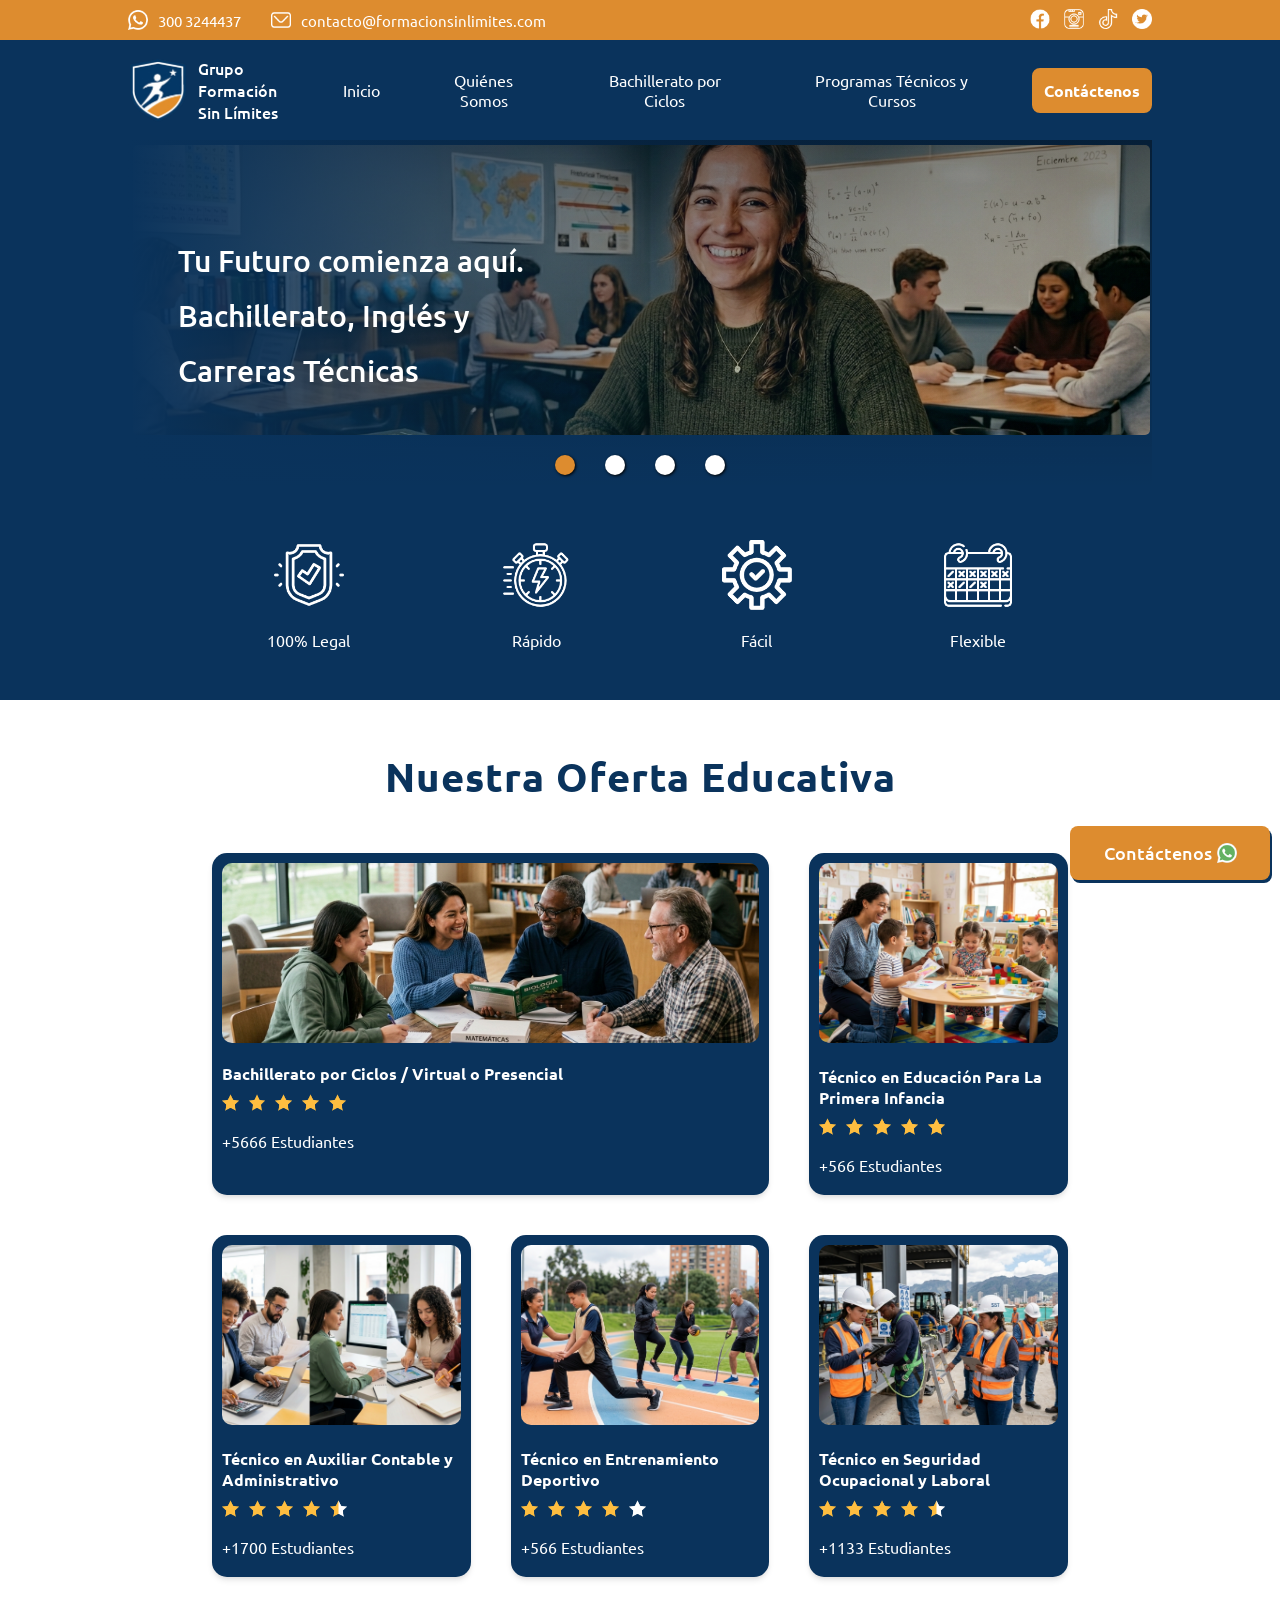
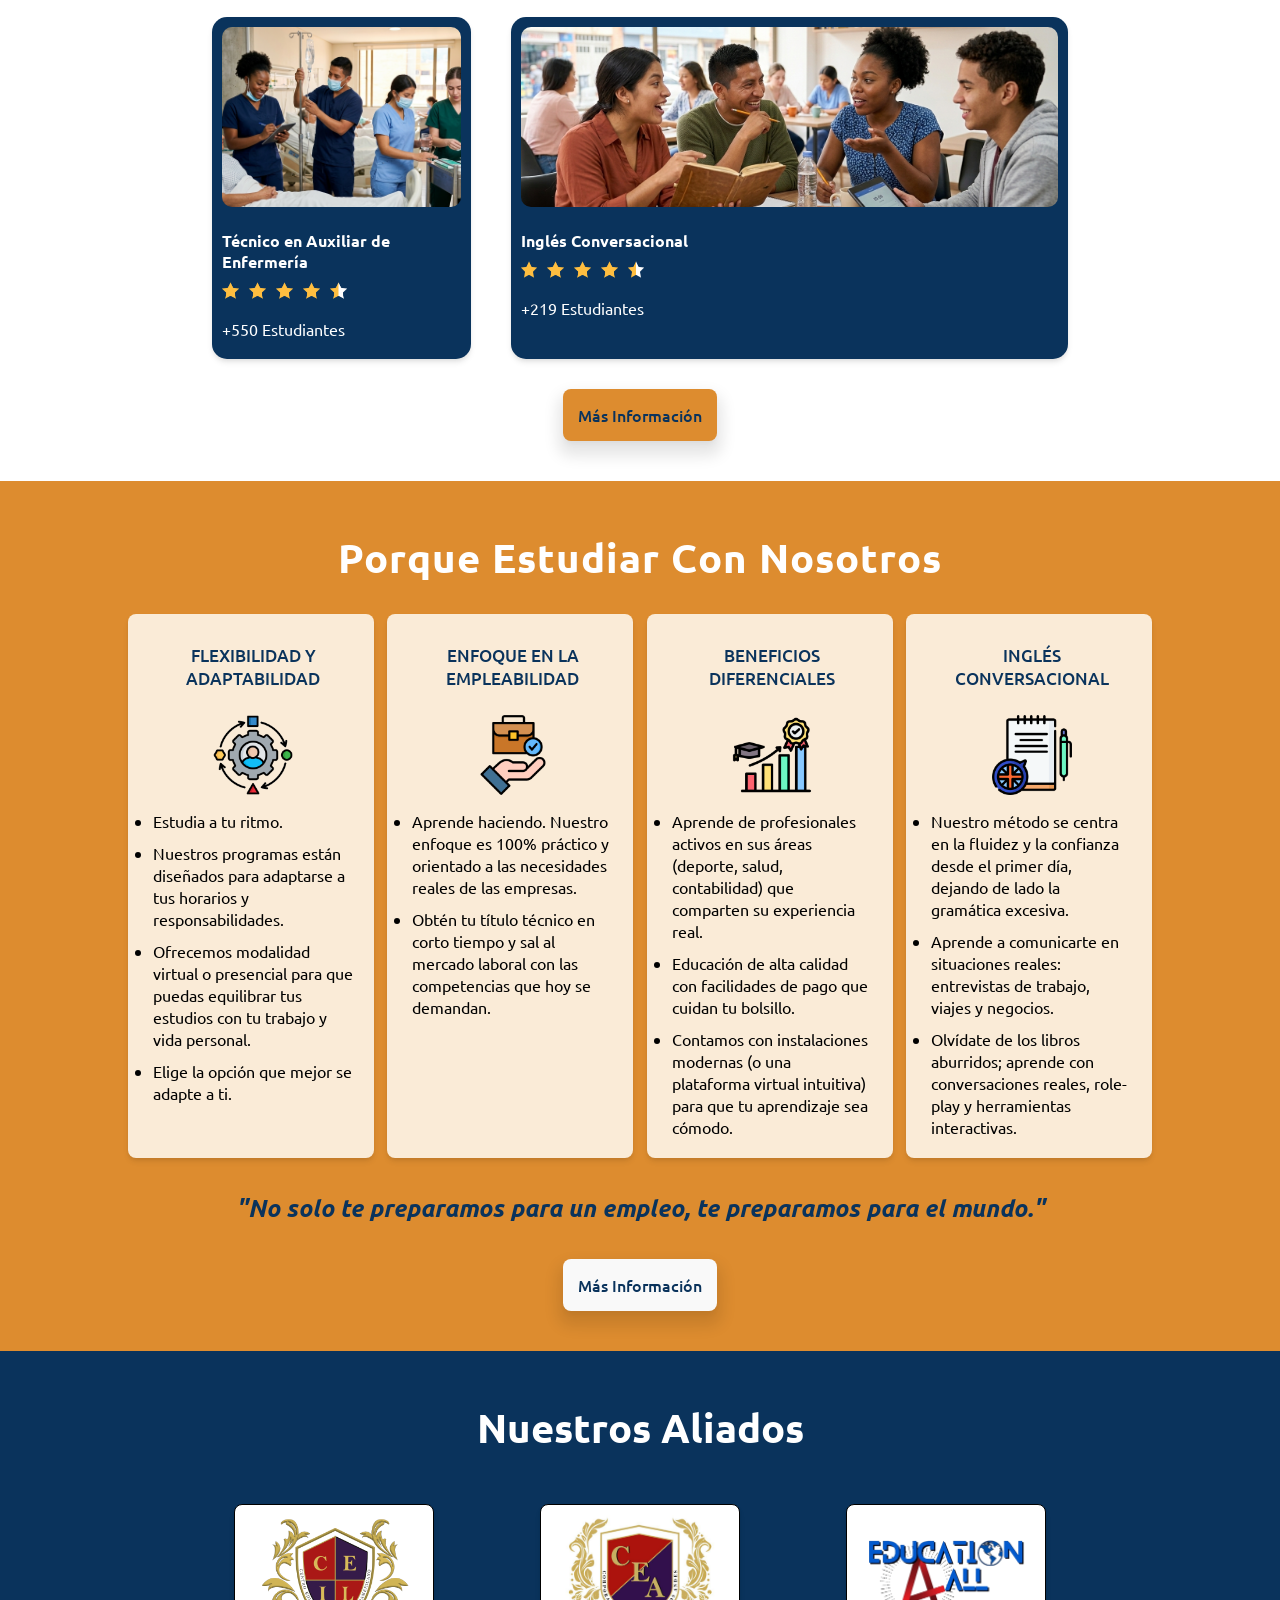
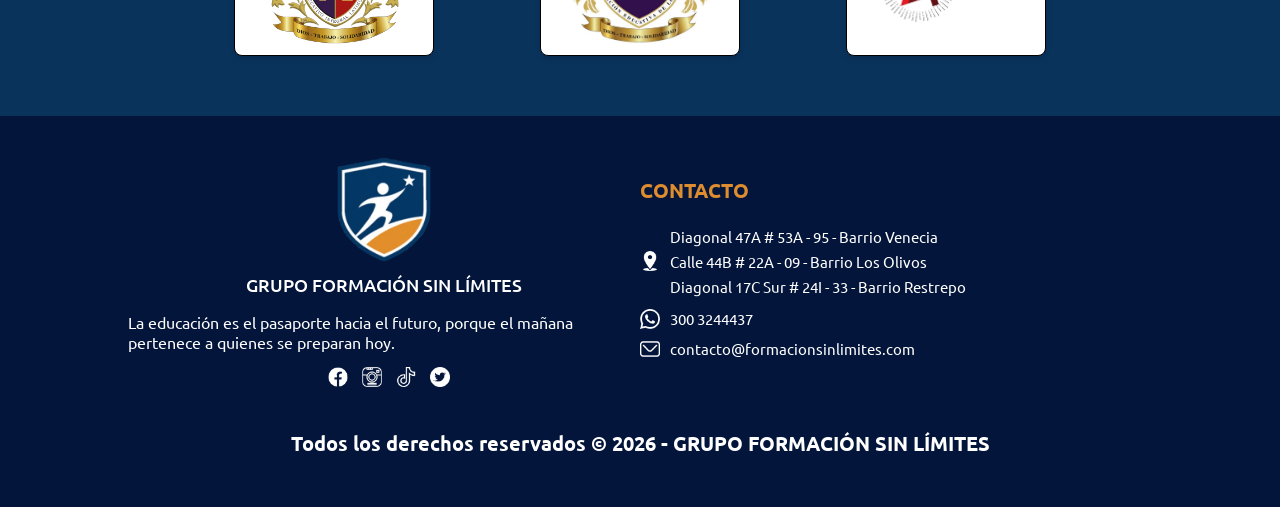
==== index.html @ 068fac8e "Se agregan estilos a la pagina bachillerato" ====
<!DOCTYPE html>
<html lang="es">

<head>
    <meta charset="UTF-8">
    <meta name="viewport" content="width=device-width, initial-scale=1.0">
    <meta name="description"
        content="Obtén tu bachillerato y tu carrera técnica de manera legal y rápida con nuestras instituciones aliadas.">
    <link rel="icon" type="image/png" href="./assets/logo.png">
    <link rel="stylesheet" href="./css/styles.css">
    <link rel="preconnect" href="https://fonts.googleapis.com">
    <link rel="preconnect" href="https://fonts.gstatic.com" crossorigin>
    <link
        href="https://fonts.googleapis.com/css2?family=Ubuntu:ital,wght@0,300;0,400;0,500;0,700;1,300;1,400;1,500;1,700&display=swap"
        rel="stylesheet">
    <script defer src="./js/slider.js"></script>
    <script defer src="./js/counter.js"></script>
    <title>Grupo Formación Sin Límites</title>
</head>

<body>
    <section class="contact">
        <div class="container">
            <div class="contact-number">
                <img class="wsp" src="./assets/whatsapp_icon.png" alt="">
                <p class="number">300 3244437</p>
                <img class="mail" src="./assets/letter_icon.png" alt="">
                <p class="mail_description">contacto@formacionsinlimites.com</p>
            </div>
            <div class="contact-social">
                <a href="https://www.facebook.com/share/1Nfvi4H3RK/?mibextid=wwXIfr" title="Facebook" target="_blank">
                    <img class="network" src="./assets/facebook.png" alt=""></a>
                <a href="#" title="Instagram">
                    <img class="network" src="./assets/instagram.png" alt=""></a>
                <a href="#" title="TikTok"><img class="network" src="./assets/tik-tok.png" alt=""></a>
                <a href="#" title="X"><img class="network" src="./assets/twitter.png" alt=""></a>
            </div>
        </div>
    </section>
    <section class="logo-menu">
        <div class="container">
            <div class="logo">
                <a class="logo-home" href="index.html">
                    <img class="logo-img" src="./assets/logo.png" alt="">
                    <p class="logo-description">Grupo Formación Sin Límites</p>
                </a>
            </div>
            <nav class="menu">
                <ul class="menu-list">
                    <li class="menu-item">
                        <a class="menu-anchor" href="index.html">Inicio</a>
                    </li>
                    <li class="menu-item">
                        <a class="menu-anchor" href="quienes-somos.html">Quiénes Somos</a>
                    </li>
                    <li class="menu-item">
                        <a class="menu-anchor" href="bachillerato.html">Bachillerato por Ciclos</a>
                    </li>
                    <li class="menu-item">
                        <a class="menu-anchor" href="tecnicos.html">Programas Técnicos y Cursos</a>
                    </li>
                    <li class="menu-item">
                        <a class="menu-anchor menu-anchor-mod"
                            href="https://wa.me/573003244437?text=Hola!!%20necesito%20informaci%C3%B3n%20sobre%20los%20programas"
                            target="_blank">Contáctenos</a>
                    </li>
                </ul>
            </nav>
        </div>
    </section>
    <section class="slider">
        <div class="slider-container">
            <div class="phrase">
                <p class="phrase-description">Tu Futuro comienza aquí.</p>
                <p class="phrase-description">Bachillerato, Inglés y</p>
                <p class="phrase-description">Carreras Técnicas</p>
            </div>
            <div class="slider-big">
                <img src="./assets/slider1.png" alt="Imagen 1" class="slider-img">
                <img src="./assets/slider2.png" alt="Imagen 2" class="slider-img">
                <img src="./assets/slider3.png" alt="Imagen 3" class="slider-img">
                <img src="./assets/slider4.png" alt="Imagen 4" class="slider-img">
            </div>
            <div class="slider-points">
                <div class="points active"></div>
                <div class="points"></div>
                <div class="points"></div>
                <div class="points"></div>
            </div>
        </div>
    </section>
    <section class="icons">
        <ul class="icon-list">
            <li class="icon-section">
                <img class="icon" src="./assets/shield.png" alt="">
                <p class="icon-description">100% Legal</p>
            </li>
            <li class="icon-section">
                <img class="icon" src="./assets/stopwatch.png" alt="">
                <p class="icon-description">Rápido</p>
            </li>
            <li class="icon-section">
                <img class="icon" src="./assets/configuration.png" alt="">
                <p class="icon-description">Fácil</p>
            </li>
            <li class="icon-section">
                <img class="icon" src="./assets/schedule.png" alt="">
                <p class="icon-description">Flexible</p>
            </li>
        </ul>
    </section>
    <section class="programs">
        <div class="program-container">
            <h2 class="phrase-programs">Nuestra Oferta Educativa</h2>
            <div class="offer-box">
                <div class="program grid">
                    <a href="bachillerato.html" class="program-link" target="_self">
                        <div class="imagen-program">
                            <img class="img-program grid1" src="./assets/bachillerato.png" alt="">
                        </div>
                        <p class="phrase-bachiller">Bachillerato por Ciclos / Virtual o Presencial</p>
                        <div class="star">
                            <img class="star-img" src="./assets/star.png" alt="">
                            <img class="star-img" src="./assets/star.png" alt="">
                            <img class="star-img" src="./assets/star.png" alt="">
                            <img class="star-img" src="./assets/star.png" alt="">
                            <img class="star-img" src="./assets/star.png" alt="">
                        </div>
                        <p class="subtitle-phrase">+<span class="counter" data-target="10000">0</span> Estudiantes</p>
                    </a>
                </div>
                <div class="program">
                    <a href="tecnicos.html#childhood" class="program-link" target="_self">
                        <img class="img-program" src="./assets/infancia.png" alt="">
                        <p class="phrase-bachiller">Técnico en Educación Para La Primera Infancia</p>
                        <div class="star">
                            <img class="star-img star-img-modstar" src="./assets/star.png" alt="">
                            <img class="star-img star-img-modstar" src="./assets/star.png" alt="">
                            <img class="star-img star-img-modstar" src="./assets/star.png" alt="">
                            <img class="star-img star-img-modstar" src="./assets/star.png" alt="">
                            <img class="star-img star-img-modstar" src="./assets/star.png" alt="">
                        </div>
                        <p class="subtitle-phrase">+<span class="counter" data-target="1000">0</span> Estudiantes</p>
                    </a>
                </div>
                <div class="program">
                    <a href="tecnicos.html#accounting" class="program-link" target="_self">
                        <img class="img-program" src="./assets/admincontable.png" alt="">
                        <p class="phrase-bachiller">Técnico en Auxiliar Contable y Administrativo</p>
                        <div class="star">
                            <img class="star-img star-img-modstar" src="./assets/star.png" alt="">
                            <img class="star-img star-img-modstar" src="./assets/star.png" alt="">
                            <img class="star-img star-img-modstar" src="./assets/star.png" alt="">
                            <img class="star-img star-img-modstar" src="./assets/star.png" alt="">
                            <img class="star-img star-img-modstar" src="./assets/star-half.png" alt="">
                        </div>
                        <p class="subtitle-phrase">+<span class="counter" data-target="3000">0</span> Estudiantes
                        </p>
                    </a>
                </div>
                <div class="program">
                    <a href="tecnicos.html#sports" class="program-link" target="_self">
                        <img class="img-program" src="assets/deporte.png" alt="">
                        <p class="phrase-bachiller">Técnico en Entrenamiento Deportivo</p>
                        <div class="star">
                            <img class="star-img star-img-modstar" src="./assets/star.png" alt="">
                            <img class="star-img star-img-modstar" src="./assets/star.png" alt="">
                            <img class="star-img star-img-modstar" src="./assets/star.png" alt="">
                            <img class="star-img star-img-modstar" src="./assets/star.png" alt="">
                            <img class="star-img star-img-modstar" src="./assets/star white.png" alt="">
                        </div>
                        <p class="subtitle-phrase">+<span class="counter" data-target="1000">0</span> Estudiantes</p>
                    </a>
                </div>
                <div class="program">
                    <a href="tecnicos.html#ocupacional" class="program-link" target="_self">
                        <img class="img-program" src="./assets/sst.png" alt="">
                        <p class="phrase-bachiller">Técnico en Seguridad Ocupacional y Laboral
                        </p>
                        <div class="star">
                            <img class="star-img star-img-modstar" src="./assets/star.png" alt="">
                            <img class="star-img star-img-modstar" src="./assets/star.png" alt="">
                            <img class="star-img star-img-modstar" src="./assets/star.png" alt="">
                            <img class="star-img star-img-modstar" src="./assets/star.png" alt="">
                            <img class="star-img star-img-modstar" src="./assets/star-half.png" alt="">
                        </div>
                        <p class="subtitle-phrase">+<span class="counter" data-target="2000">0</span> Estudiantes</p>
                    </a>
                </div>
                <div class="program">
                    <a href="tecnicos.html#nursing" class="program-link" target="_self">
                        <img class="img-program" src="./assets/enfermeria.png" alt="">
                        <p class="phrase-bachiller">Técnico en Auxiliar de Enfermería</p>
                        <div class="star">
                            <img class="star-img star-img-modstar" src="./assets/star.png" alt="">
                            <img class="star-img star-img-modstar" src="./assets/star.png" alt="">
                            <img class="star-img star-img-modstar" src="./assets/star.png" alt="">
                            <img class="star-img star-img-modstar" src="./assets/star.png" alt="">
                            <img class="star-img star-img-modstar" src="./assets/star-half.png" alt="">
                        </div>
                        <p class="subtitle-phrase">+<span class="counter" data-target="1000">0</span> Estudiantes</p>
                    </a>
                </div>
                <div class="program grid">
                    <a href="#" class="program-link" target="_self">
                        <img class="img-program" src="./assets/ingles.png" alt="">
                        <p class="phrase-bachiller">Inglés Conversacional</p>
                        <div class="star">
                            <img class="star-img" src="./assets/star.png" alt="">
                            <img class="star-img" src="./assets/star.png" alt="">
                            <img class="star-img" src="./assets/star.png" alt="">
                            <img class="star-img" src="./assets/star.png" alt="">
                            <img class="star-img" src="./assets/star-half.png" alt="">
                        </div>
                        <p class="subtitle-phrase">+<span class="counter" data-target="400">0</span> Estudiantes</p>
                    </a>
                </div>
            </div>
            <div class="information">
                <a class="button-information"
                    href="https://wa.me/573003244437?text=Hola!!%20necesito%20informaci%C3%B3n%20sobre%20los%20programas"
                    target="_blank" rel="noopener noreferrer">Más Información</a>
            </div>
        </div>
    </section>
    <section class="why">
        <div class="why-container">
            <h2 class="why-title">Porque Estudiar Con Nosotros</h2>
            <div class="why-box">
                <div class="reasons">
                    <div class="reason-head">
                        <p class="reasons-title">FLEXIBILIDAD Y ADAPTABILIDAD</p>
                        <img class="reason-img" src="./assets/adaptation.png" alt="">
                    </div>
                    <ul class="reason-list">
                        <li class="reasons-description">Estudia a tu ritmo.</li>
                        <li class="reasons-description">Nuestros programas están diseñados para adaptarse a tus horarios
                            y
                            responsabilidades.</li>
                        <li class="reasons-description">Ofrecemos modalidad virtual o presencial para que puedas
                            equilibrar tus estudios con
                            tu trabajo y vida personal.</li>
                        <li class="reasons-description">Elige la opción que mejor se adapte a ti.</li>
                    </ul>
                </div>
                <div class="reasons">
                    <div class="reason-head">
                        <p class="reasons-title">ENFOQUE EN LA EMPLEABILIDAD</p>
                        <img class="reason-img" src="./assets/job.png" alt="">
                    </div>
                    <ul class="reason-list">
                        <li class="reasons-description">Aprende haciendo. Nuestro enfoque es 100% práctico y orientado a
                            las necesidades
                            reales de las empresas.</li>
                        <li class="reasons-description">Obtén tu título técnico en corto tiempo y sal al mercado laboral
                            con las
                            competencias que hoy se demandan.</li>
                    </ul>
                </div>
                <div class="reasons">
                    <div class="reason-head">
                        <p class="reasons-title">BENEFICIOS DIFERENCIALES</p>
                        <img class="reason-img" src="./assets/higher-education.png" alt="">
                    </div>
                    <ul class="reason-list">
                        <li class="reasons-description">Aprende de profesionales activos en sus áreas (deporte, salud,
                            contabilidad) que
                            comparten su experiencia real.</li>
                        <li class="reasons-description">Educación de alta calidad con facilidades de pago que cuidan tu
                            bolsillo.</li>
                        <li class="reasons-description">Contamos con instalaciones modernas (o una plataforma virtual
                            intuitiva) para
                            que tu aprendizaje sea cómodo.</li>
                    </ul>
                </div>
                <div class="reasons">
                    <div class="reason-head">
                        <p class="reasons-title">INGLÉS CONVERSACIONAL</p>
                        <img class="reason-img" src="./assets/language-learning.png" alt="">
                    </div>
                    <ul class="reason-list">
                        <li class="reasons-description">Nuestro método se centra en la fluidez y la confianza desde el
                            primer día,
                            dejando de lado la gramática excesiva.</li>
                        <li class="reasons-description">Aprende a comunicarte en situaciones reales: entrevistas de
                            trabajo, viajes y
                            negocios.</li>
                        <li class="reasons-description">Olvídate de los libros aburridos; aprende con conversaciones
                            reales, role-play y
                            herramientas interactivas.</li>
                    </ul>
                </div>
            </div>
            <h2 class="reasons-phrase">"No solo te preparamos para un empleo, te preparamos para el mundo."</h2>
            <div class="information">
                <a class="button-information-why"
                    href="https://wa.me/573003244437?text=Hola!!%20necesito%20informaci%C3%B3n%20sobre%20los%20programas"
                    target="_blank" rel="noopener noreferrer">Más Información</a>
            </div>
        </div>
    </section>
    <section class="allies">
        <div class="allies-container">
            <h2 class="allies-title">Nuestros Aliados</h2>
            <div class="allies-box">
                <div class="allies-card">
                    <img src="./assets/ceil.png" title="CEIL" alt="Ceil" class="allies-img">
                </div>
                <div class="allies-card">
                    <img src="./assets/corpoandes.png" title="CORPOANDES" alt="Corpoandes" class="allies-img">
                </div>
                <div class="allies-card">
                    <img src="./assets/education.png" title="EDUCATION 4 ALL" alt="Education 4 all"
                        class="allies-img allies-img-education">
                </div>
            </div>
        </div>
    </section>
   <footer>
        <div class="footer">
            <div class="footer-container">
                <div class="footer-box">
                    <div class="footer-identity">
                        <img class="footer-img" src="./assets/logo.png" alt="">
                        <p class="footer-img-phrase">GRUPO FORMACIÓN SIN LÍMITES</p>
                        <p class="footer-phrase">La educación es el pasaporte hacia el futuro, porque el mañana
                            pertenece a
                            quienes se preparan hoy.</p>
                        <div class="contact-social">
                            <a href="https://www.facebook.com/share/1Nfvi4H3RK/?mibextid=wwXIfr" title="Facebook"
                                target="_blank">
                                <img class="network" src="./assets/facebook.png" alt=""></a>
                            <a href="#" title="Instagram">
                                <img class="network" src="./assets/instagram.png" alt=""></a>
                            <a href="#" title="TikTok"><img class="network" src="./assets/tik-tok.png" alt=""></a>
                            <a href="#" title="X"><img class="network" src="./assets/twitter.png" alt=""></a>
                        </div>
                    </div>
                    <div class="footer-contact">
                        <h3 class="footer-title">CONTACTO</h3>
                        <div class=contact-container">
                            <div class="contact-box">
                                <div class="contact-box-img">
                                    <img class="wsp" src="./assets/location.png" alt="">
                                </div>
                                <div class="contact-box-description">
                                    <p class="footer-subtitle">Diagonal 47A # 53A - 95 - Barrio Venecia</p>
                                    <p class="footer-subtitle">Calle 44B # 22A - 09 - Barrio Los Olivos</p>
                                    <p class="footer-subtitle">Diagonal 17C Sur # 24I - 33 - Barrio Restrepo</p>
                                </div>
                            </div>
                            <div class="contact-box">
                                <div class="contact-box-img">
                                    <img class="wsp" src="./assets/whatsapp_icon.png" alt="">
                                </div>
                                <div class="contact-box-description">
                                    <p class="number">300 3244437</p>
                                </div>
                            </div>
                            <div class="contact-box">
                                <div class="contact-box-img">
                                    <img class="mail" src="./assets/letter_icon.png" alt="">
                                </div>
                                <div class="contact-box-description">
                                    <p class="mail_description">contacto@formacionsinlimites.com</p>
                                </div>
                            </div>
                        </div>
                    </div>
                </div>
                <div class="footer-copy">
                    <p class="copy-description">Todos los derechos reservados &copy; 2026 - GRUPO FORMACIÓN SIN LÍMITES
                    </p>
                </div>
            </div>
        </div>
    </footer>
    <div class="contact-button">
        <a class="contact-link"
            href="https://wa.me/573003244437?text=Hola!!%20necesito%20informaci%C3%B3n%20sobre%20los%20programas"
            target="_blank" rel="noopener noreferrer">
            <p class="contact-text">Contáctenos</p>
            <img src="./assets/whatsapp.png" alt="Whatsapp de Grupo Formación Sin Límites" class="contact-icon">
        </a>
    </div>
</body>
</html>
---- css/styles.css ----
:root{
    --primary: #0a335c;
    --secundary: #dd8c2f;
    --shadow-md: 0 4px 6px -1px rgba(0, 0, 0, 0.1), 0 2px 4px -1px rgba(0, 0, 0, 0.06);
    --shadow-lg: 0 10px 15px 5px rgba(0, 0, 0, 0.1), 0 4px 6px -2px rgba(0, 0, 0, 0.05);
    --radius-md: 0.5rem;
}

*{
    margin: 0;
    padding: 0;
    box-sizing: border-box;
}

body{
    font-family: "Ubuntu", "Bebas Neue", sans-serif;
    width: 100%;
    min-height: 100vh;
    background-color: white;
    position: relative;
}

.contact{
    width: 100%;
    height: 40px;
    background-color: var(--secundary);    
    display: flex;
    justify-content: center;
}

.container{
    width: 80%;
    display: flex;
    justify-content: space-between;
    align-items: center;
}

.contact-number{
    display: flex;
    align-items: center;
}

.wsp, .mail, .network{
    width: 20px;
}

.wsp, .mail{
    margin-right: 10px;
}

.network{
    margin-left: 10px;
    transition: transform 0.3s ease;
    display: inline-block;
}

.network:hover{
    transform: scale(1.3);
}

.number, .mail_description{
    font-size: 15px;
    margin-right: 30px;
    color: white;
}

.logo-menu{
    width: 100%;
    height: 100px;
    display: flex;
    justify-content: center;
    background-color: var(--primary);
    transition: all 0.3s ease;
}

.logo{
    width: 20%;
}

.logo-home{
    display: flex;
    align-items: center;
    gap: 10px;
    text-decoration: none;
    color: white;
    font-weight: 500;
}

.logo-description{
    color: white;
    width: 40%;
}

.logo-img{
    width: 60px;
}

.menu{
    width: 80%;
    display: flex;
    justify-content: flex-end;
}

.menu-list{
    display: flex;
    gap: 30px;
    align-items: center;
}

.menu-item{
    list-style: none;
}

.menu-anchor{
    text-decoration: none;
    color: white;
    padding: 10px;
    display: inline-block;
    text-align: center;
    position: relative;
}

.menu-anchor:hover{
    color: #7AAACE;
}

.menu-anchor::after {
    content: '';
    position: absolute;
    width: 0;
    height: 2px;
    bottom: 0;
    left: 50%;
    background-color: var(--secundary);
    transition: all 0.3s ease;
    transform: translateX(-50%);
}

.menu-anchor:hover::after {
    width: 80%;
}

.menu-anchor-mod{
    font-weight: bold;
    border: 2px solid var(--secundary);
    cursor: pointer;
    border-radius: var(--radius-md);
    background: var(--secundary);
    transition: transform 0.3s ease;
}

.menu-anchor-mod:hover{
    transform: translateY(-5px);
    color: white;
}

.slider{
    width: 100%;
    display: flex;
    justify-content: center;
    background-color: var(--primary);
}

.slider-container{
    width: 80%;
    overflow: hidden;
    position: relative;
}

.slider-container::after {
    content: '';
    position: absolute;
    top: 0;
    left: 0;
    width: 100%;
    height: 100%;
    background: linear-gradient(rgba(0,0,0,0.4), transparent);
    pointer-events: none;
}

.slider-big{
    width: 400%;
    height: 300px;
    display: flex;
    flex-wrap: nowrap;
    justify-content: space-between;
    align-items: center;
    padding: 5px;
    transition: transform 0.9s ease-in-out;
    transform: translateX(0%);
}

.slider-img{
    width: calc(100% / 4 - 5px);
    height: 100%;
    object-fit: cover;
    border-radius: 5px;
}

.slider-points{
    width: 100%;
    display: flex;
    justify-content: center;
    align-items: center;
    position: relative;
    z-index: 2;
}

.points{
    width: 20px;
    height: 20px;
    margin: 15px;
    background-color: white;
    border-radius: 50%;
    box-shadow: 1px 1px 3px black;
    cursor: pointer;
}

.points.active{
    background-color: #dd8c2f;
}

.phrase{
    width: 100%;
    height: 100%;
    display: flex;
    flex-direction: column;
    justify-content: center;
    color: white;
    font-size: 30px;
    font-weight: 500;
    position: absolute;
    z-index: 1;
    background: #0A335C;
    background: linear-gradient(90deg, rgba(10, 51, 92, 1) 0%, rgba(10, 51, 92, 0.2) 51%, rgba(10, 51, 92, 0) 100%);
}

.phrase-description{
    margin: 8px 50px;
    animation: fadeIn 1.4s ease-out 0.6s both;
}

.icons{
    width: 100%;
    display: flex;
    justify-content: center;
    padding: 50px 0;
    background-color: var(--primary);
}

.icon-list{
    width: 70%;
    display: flex;
    justify-content: space-around;
}

.icon-section{
     display: flex;
     flex-direction: column;
     align-items: center;
}

.icon{
    width: 70px;
    margin-bottom: 20px;
}

.icon-description{
    color: white;
}

.programs{
    width: 100%;
    background-color: white;
    display: flex;
    justify-content: center;
    background-image: url(../assets/backg-who.jpg);
    background-size: cover;
    background-repeat: round;
    
}

.program-container{
    width: 70%;  
}

.phrase-programs, .why-title{
    font-size: 40px;
    color: var(--primary);
    margin: 50px auto 30px;
    text-align: center;
    letter-spacing: 1px;
}

.offer-box{
    display: grid;
    grid-template-columns: repeat(3, 1fr);
    margin-bottom: 10px;
}

.program {
    background-color: var(--primary);
    margin: 20px;
    border-radius: 15px; /* Más redondeado = más moderno */
    box-shadow: var(--shadow-md);
    transition: transform 0.4s cubic-bezier(0.175, 0.885, 0.32, 1.275), box-shadow 0.4s;
    overflow: hidden; /* Para que la imagen no se salga de los bordes redondeados */
}

.program:hover {
    transform: translateY(-15px) scale(1.02);
    box-shadow: 0 20px 40px rgba(0,0,0,0.3);
}

.program-link{
    display: inline-block;
    width: 100%;
    height: 100%;
    color: white;
    text-decoration: none;
}

.imagen-program{
    display: flex;
    flex-direction: column;
    align-items: center;
}

.title-offer{
    font-size: 30px;
    margin-bottom: 30px;
    color: var(--primary);
    text-align: center;
}

.img-program{
    width: 100%;
    height: 200px;
    border-radius: 20px;
    padding: 10px;
    object-fit: cover;
    transition: transform 0.6s ease;
}

.program:hover .img-program {
    transform: scale(1.1); /* Zoom sutil a la foto */
}

.phrase-bachiller{
    font-weight: bold;
    color: white;
    margin: 10px;
    
}

.star{
    display: flex;  
    width: 30%; 
    transition: transform 0.3s ease;
}

.star-img{
    width: 10%;
    margin-left: 10px;
    transition: all 0.5s cubic-bezier(0.175, 0.885, 0.32, 1.275);
}

.star-img-modstar{
    width: 22%;
    margin-left: 10px;
    transition: all 0.5s cubic-bezier(0.175, 0.885, 0.32, 1.275);
}

.star-img .star-img-modstar:hover{
    filter: drop-shadow(0 0 15px rgba(255, 215, 0, 0.8));
    transform: scale(1.2) rotate(15deg);
    cursor: pointer;
}

.star-img:hover{
    filter: drop-shadow(0 0 15px rgba(255, 215, 0, 0.8));
    transform: scale(1.2) rotate(15deg);
    cursor: pointer;
}

.subtitle-phrase{
    color: white;
    margin: 20px 10px;
}

.counter {
    display: inline-block;
    transition: transform 0.2s ease;
    font-variant-numeric: tabular-nums;
}

.counter:hover {
    transform: scale(1.1);
    color: #ffd700; 
}

.grid{
    grid-column: span 2;
}

.information{
    display: flex;
    justify-content: center;
}

.button-information{
    padding: 15px;
    background-color: var(--secundary);
    text-decoration: none;
    color: var(--primary);
    font-weight: 500;
    border-radius: var(--radius-md);
    box-shadow: var(--shadow-lg);
    margin-bottom: 40px;
    transition: transform 0.3s ease;
}

.button-information:hover{
    cursor: pointer;
    transform: scale(1.2);
}

.why{
    width: 100%;
    background: var(--secundary);
    display: flex;
    justify-content: center;
}

.why-container {
    width: 80%;
    display: flex;
    flex-direction: column;
    align-items: center;
}

.why-title{
    font-size: 40px;
    color: white;
    margin: 50px auto 30px;
}

.why-box {
    width: 100%;
    display: flex;
    justify-content: space-between;
}

.reasons {
    width: 24%;
    border-radius: var(--radius-md);
    box-shadow: var(--shadow-md);
    background-color: antiquewhite;
    padding: 10px 10px 10px 15px;
}

.reason-head{
    display: flex;
    flex-direction: column;
    justify-content: flex-start;
    align-items: center;
}

.reason-img{
    margin: 5px;
    width: 80px;
}

.reasons-title{
    font-weight: 500;
    margin: 20px 5px;
    color: var(--primary);
    font-size: 17px;
    text-align: center;
}

.reasons-description{
    margin: 10px;
    line-height: 22px;
}

.reasons-phrase{
    font-style: italic;
    text-align: center;
    color: var(--primary);
    margin: 20px auto;
    padding: 15px;
}

.button-information-why{
    padding: 15px;
    background-color: #f9f9f9;
    text-decoration: none;
    color: var(--primary);
    font-weight: 500;
    border-radius: var(--radius-md);
    box-shadow: var(--shadow-lg);
    margin-bottom: 40px;
    transition: transform 0.3s ease;
}

.button-information-why:hover{
    cursor: pointer;
    transform: scale(1.2);
}

.allies{
    width: 100%;
    display: flex;
    justify-content: center;
    background-color: var(--primary);
}

.allies-container{
    width: 80%;
    display: flex;
    flex-direction: column;
    align-items: center;
    margin-bottom: 60px;
}

.allies-title{
    margin: 50px;
    font-size: 40px;
    color: white;
}

.allies-box{
    width: 100%;
    display: flex;
    justify-content: space-evenly;
}

.allies-card{
    width: 200px;
    display: flex;
    justify-content: center;
    align-items: center;
    background-color: white;
    border-radius: var(--radius-md);
    border: 1px solid black;
    box-shadow: var(--shadow-md);
}

.allies-img{
    height: 150px;
}

.allies-img-education{
    height: 85px;
}

.contact-button{
    width: 200px;
    background-color: var(--secundary);
    color: white;
    font-size: 18px;
    font-weight: 500;
    border-radius: var(--radius-md);
    box-shadow: 2px 3px var(--primary);
    position: fixed;
    right: 10px;
    bottom: 20px;
    z-index: 1;
    transition: transform 0.3s ease;
}

.contact-button:hover{
    cursor: pointer;
    transform: scale(1.1);
}

.contact-link{
    width: 100%;
    padding: 15px 10px;
    text-decoration: none;
    color: white;
    display: flex;
    justify-content: center;
    align-items: center;
}

.contact-link:visited{
    color: white;
}

.contact-icon{
    width: 20px;
    margin-left: 5px;
}


.offer-box, .why-box, .allies-box {
    view-timeline-name: --section;
    view-timeline-axis: block;
    animation-timeline: --section;
    animation-name: reveal;
    animation-range: entry 10% cover 30%;
    animation-fill-mode: both;
}

.footer{
    width: 100%;
    display: flex;
    justify-content: center;
    background-color: #03153a;
}

.footer-container{
    width: 80%;
    display: flex;    
    flex-direction: column;
}

.footer-box{
    width: 100%;
    margin: 40px 0;
    display: flex;
    align-items: center;
}

.footer-identity{
    width: 50%;
    display: flex;
    flex-direction: column;
    align-items: center;
}

.footer-img{
    width: 100px;
    margin-bottom: 10px;
}

.footer-img-phrase{
    color: white;
    margin-bottom: 15px;
    font-size: 18px;
    font-weight: 500;
}

.footer-phrase{
    color: white;
    margin-bottom: 15px;
}

.contact-container{
    display: flex;
}

.contact-box{
    display: flex;
    margin-bottom: 10px;  
    align-items: center;
}

.contact-box-img{
    height: 20px;   
}

.footer-title{
    color: var(--secundary);
    font-size: 20px;
    margin-bottom: 20px;
}

.footer-subtitle{
    text-decoration: none;
    color: white;
    font-size: 15px;
    line-height: 25px;
}

.footer-copy{
    color: white;
    text-align: center;
    font-size: 20px;
    font-weight: bold;
    margin-bottom: 50px;
}

@keyframes fadeIn {
    from {
        opacity: 0;
        transform: translateY(10px);
    }

    to {
        opacity: 1;
        transform: translateY(0);
    }
}

@keyframes reveal {
    from { opacity: 0; transform: translateY(30px); }
    to { opacity: 1; transform: translateY(0); }
}
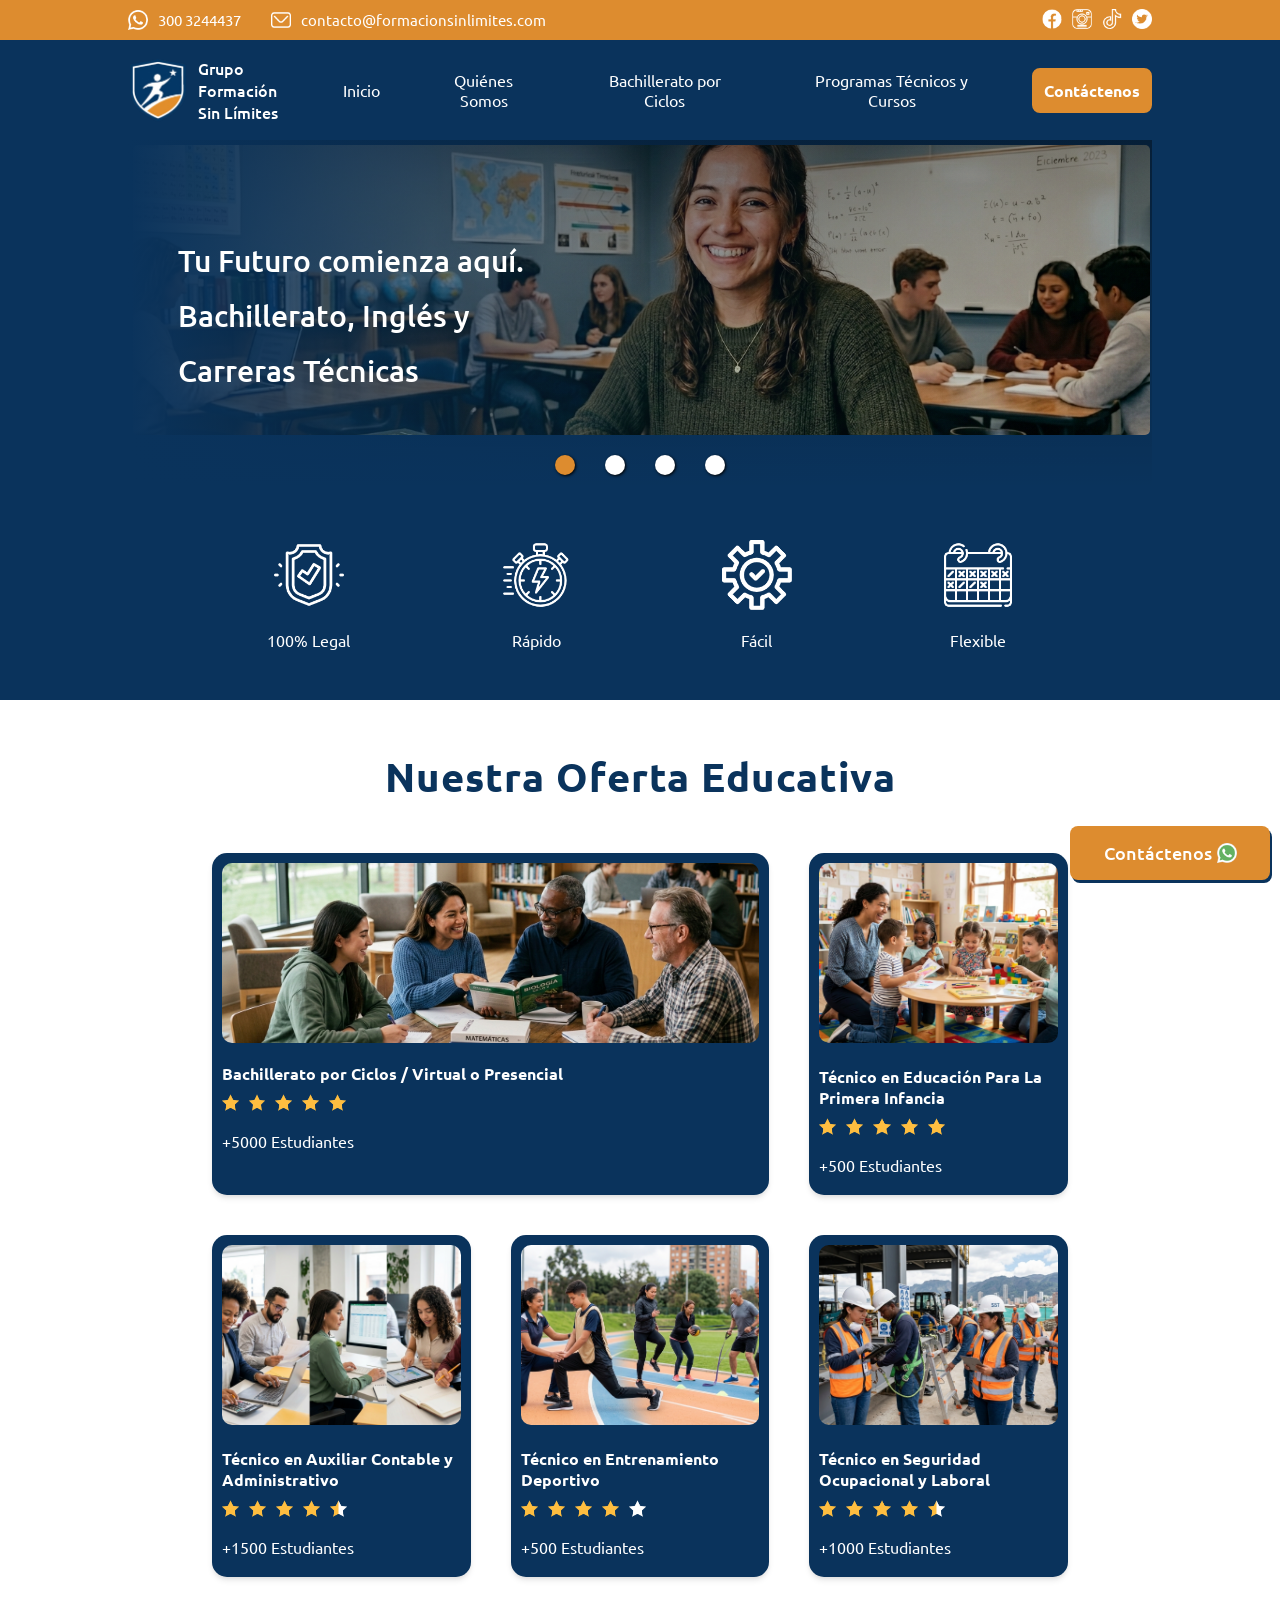
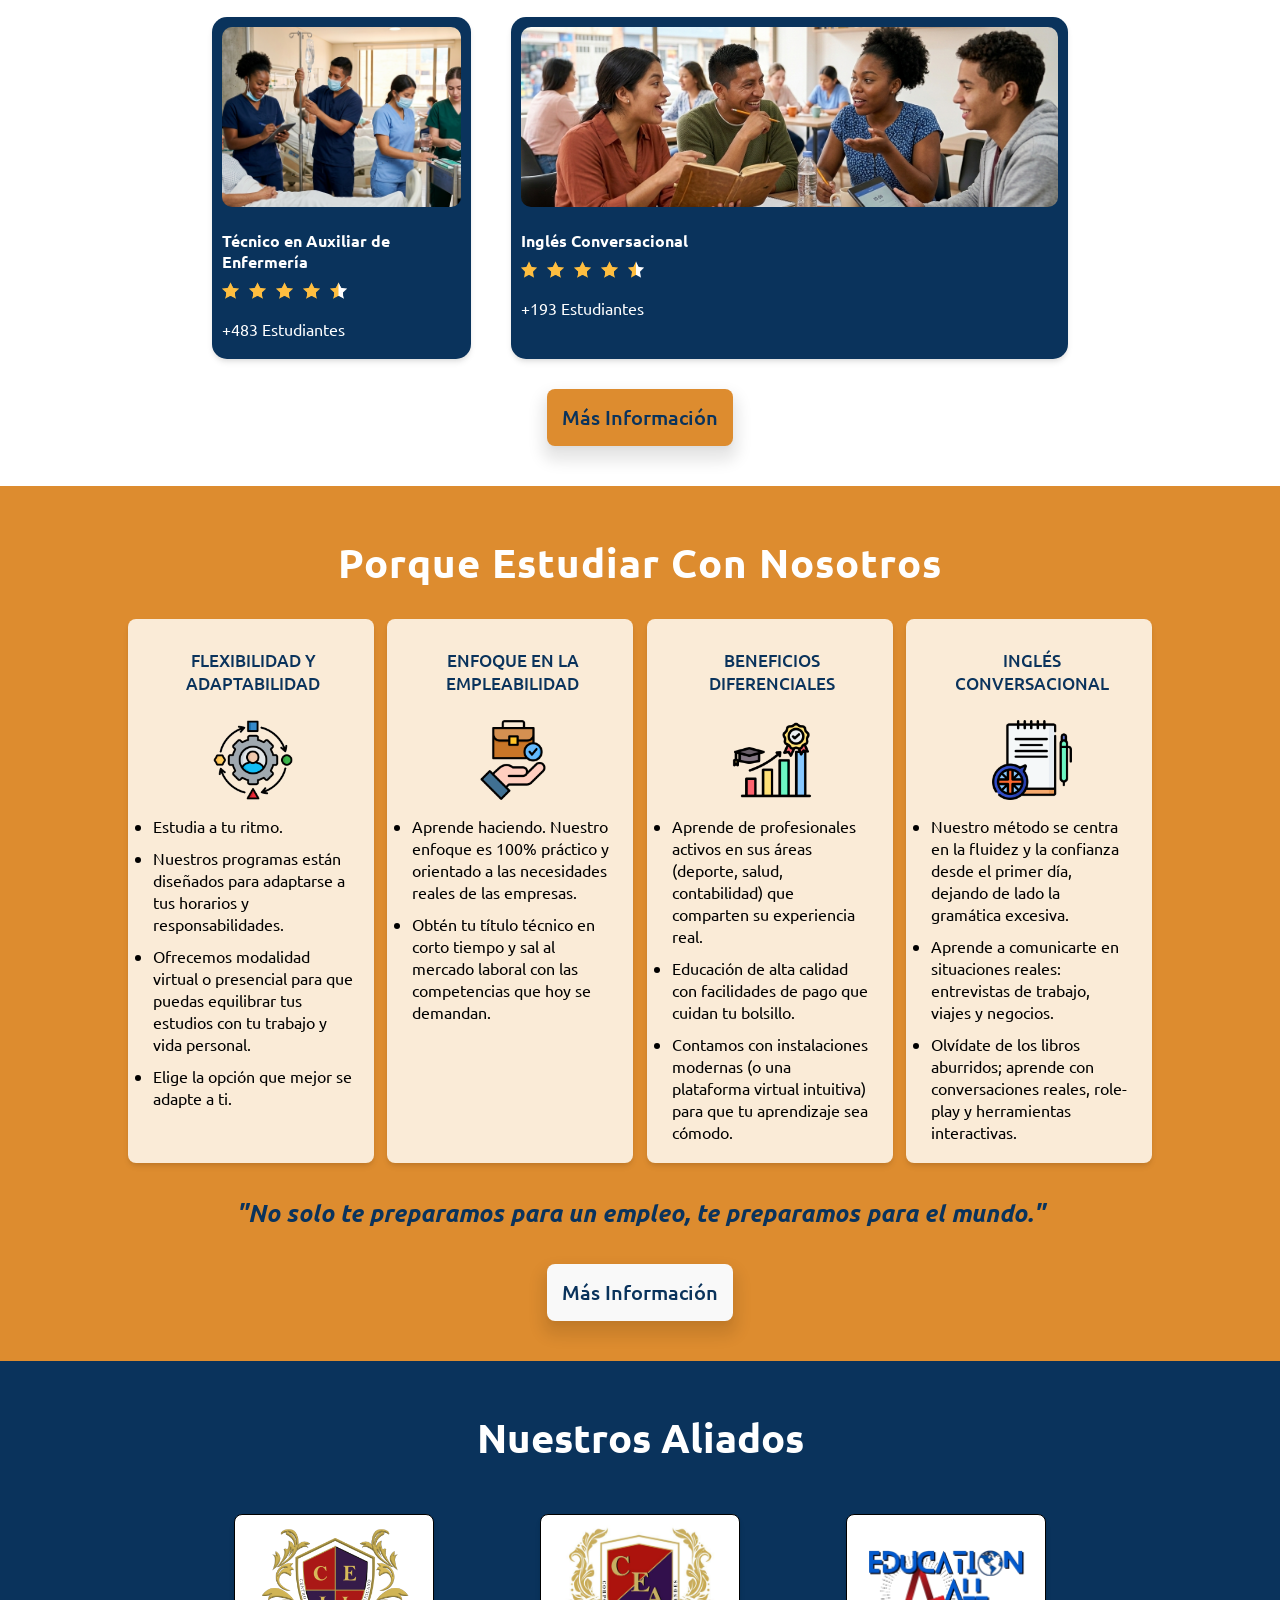
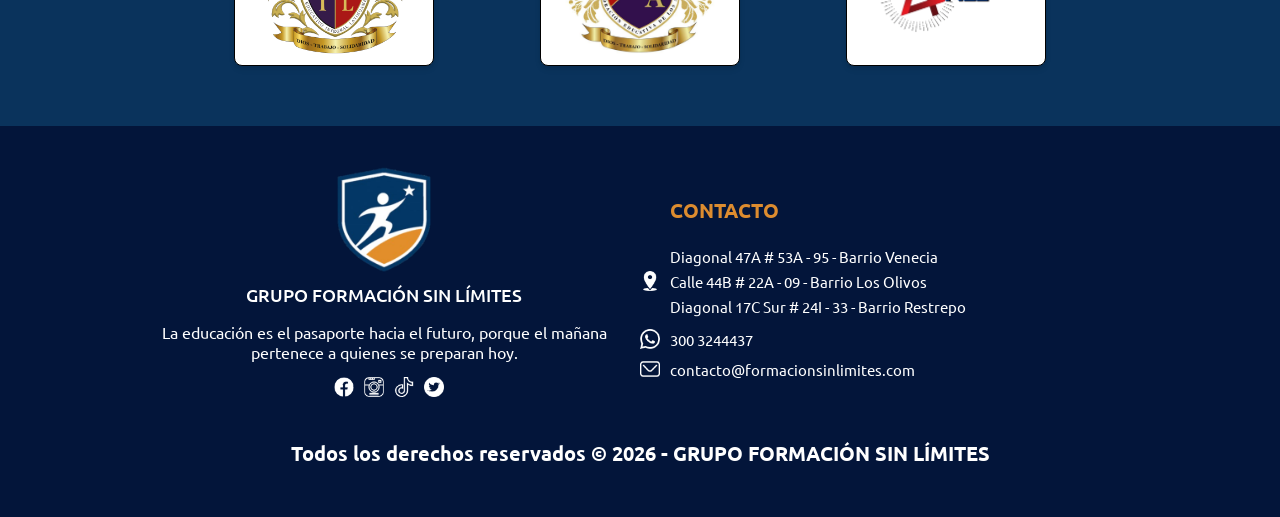
==== commit baa486c5: "Se reakuza diseño responsivo para pantallas hasta 480px de la pagina principal" ====
--- a/index.html
+++ b/index.html
@@ -22,10 +22,14 @@
     <section class="contact">
         <div class="container">
             <div class="contact-number">
-                <img class="wsp" src="./assets/whatsapp_icon.png" alt="">
-                <p class="number">300 3244437</p>
-                <img class="mail" src="./assets/letter_icon.png" alt="">
-                <p class="mail_description">contacto@formacionsinlimites.com</p>
+                <div class="contact-number-container">
+                    <img class="wsp" src="./assets/whatsapp_icon.png" alt="">
+                    <a href="tel:3003244437" class="number">300 3244437</a>
+                </div>
+                <div class="contact-mail-container">
+                    <img class="mail" src="./assets/letter_icon.png" alt="">
+                    <a class="mail_description" href="mailto:contacto@formacionsinlimites.com">contacto@formacionsinlimites.com</a>
+                </div>
             </div>
             <div class="contact-social">
                 <a href="https://www.facebook.com/share/1Nfvi4H3RK/?mibextid=wwXIfr" title="Facebook" target="_blank">
@@ -38,14 +42,16 @@
         </div>
     </section>
     <section class="logo-menu">
-        <div class="container">
+        <div class="logo-container">
             <div class="logo">
                 <a class="logo-home" href="index.html">
                     <img class="logo-img" src="./assets/logo.png" alt="">
                     <p class="logo-description">Grupo Formación Sin Límites</p>
                 </a>
             </div>
-            <nav class="menu">
+            <button id="abrir" class="abrir-menu-hamburguesa"><img class="bi" src="./assets/menu.png" alt=""></button>
+            <nav class="menu" id="menu">
+                <button id="cerrar" class="cerrar-menu-hamburguesa"><img class="remove" src="./assets/remove.png" alt=""></button>
                 <ul class="menu-list">
                     <li class="menu-item">
                         <a class="menu-anchor" href="index.html">Inicio</a>
@@ -316,7 +322,7 @@
             </div>
         </div>
     </section>
-   <footer>
+    <footer>
         <div class="footer">
             <div class="footer-container">
                 <div class="footer-box">
@@ -384,4 +390,5 @@
         </a>
     </div>
 </body>
+
 </html>
--- a/css/styles.css
+++ b/css/styles.css
@@ -22,13 +22,13 @@
 
 .contact{
     width: 100%;
-    height: 40px;
+    min-height: 40px;
     background-color: var(--secundary);    
     display: flex;
     justify-content: center;
 }
 
-.container{
+.container, .logo-container{
     width: 80%;
     display: flex;
     justify-content: space-between;
@@ -38,6 +38,10 @@
 .contact-number{
     display: flex;
     align-items: center;
+}
+
+.contact-number-container, .contact-mail-container{
+    display: flex;
 }
 
 .wsp, .mail, .network{
@@ -46,6 +50,11 @@
 
 .wsp, .mail{
     margin-right: 10px;
+    height: 20px;
+}
+
+.contact-social{
+    display: flex;
 }
 
 .network{
@@ -59,9 +68,12 @@
 }
 
 .number, .mail_description{
+    display: inline-block;
     font-size: 15px;
     margin-right: 30px;
     color: white;
+    text-decoration: none;
+    cursor: pointer;
 }
 
 .logo-menu{
@@ -93,6 +105,10 @@
 
 .logo-img{
     width: 60px;
+}
+
+.abrir-menu-hamburguesa, .cerrar-menu-hamburguesa{
+     display: none;   
 }
 
 .menu{
@@ -413,6 +429,7 @@
     background-color: var(--secundary);
     text-decoration: none;
     color: var(--primary);
+    font-size: 20px;
     font-weight: 500;
     border-radius: var(--radius-md);
     box-shadow: var(--shadow-lg);
@@ -498,6 +515,7 @@
     text-decoration: none;
     color: var(--primary);
     font-weight: 500;
+    font-size: 20px;
     border-radius: var(--radius-md);
     box-shadow: var(--shadow-lg);
     margin-bottom: 40px;
@@ -629,6 +647,7 @@
     display: flex;
     flex-direction: column;
     align-items: center;
+    text-align: center;
 }
 
 .footer-img{
@@ -665,7 +684,7 @@
 .footer-title{
     color: var(--secundary);
     font-size: 20px;
-    margin-bottom: 20px;
+    margin: 20px 30px;
 }
 
 .footer-subtitle{
@@ -699,3 +718,240 @@
     from { opacity: 0; transform: translateY(30px); }
     to { opacity: 1; transform: translateY(0); }
 }
+
+/* DISEÑO RESPONSIVO*/
+
+@media screen and (max-width: 768px){
+    .logo-img{
+        width: 45px;
+    }
+    .logo-description, .menu-anchor{
+        font-size: 12px;
+    }
+    
+    .phrase-description{
+        font-size: 22px;
+    }
+    .slider-big{
+        height: 240px;
+    }
+    .points{
+        width: 15px;
+        height: 15px;
+    }
+    .icon{
+        width: 50px;
+    }
+    .icons{
+        padding: 40px 0;
+    }
+    .phrase-programs, .why-title, .allies-title{
+        font-size: 35px;
+    }
+    .offer-box{
+        grid-template-columns: repeat(2, 1fr);
+    }
+    .grid{
+        grid-column: span 1;
+    }
+    .star-img{
+        width: 16px;
+    }
+    .phrase-bachiller, .subtitle-phrase, .footer-img-phrase, .footer-phrase, .contact-text{
+        font-size: 15px;
+    }
+    
+    .button-information, .button-information-why{
+        padding: 12px;
+        font-size: 18px;
+    }
+    .why-box{
+        display: grid;
+        grid-template-columns: repeat(2,1fr);
+        gap: 20px;
+    }
+    .reasons{
+        width: 95%;
+    }
+    .reasons-phrase, .copy-description{
+        font-size: 20px;
+    }
+    .allies-card{
+        width: 180px;
+    }
+    .allies-img{
+        height: 130px;
+    }
+    .allies-img-education{
+        height: 80px;
+    }
+    .footer-img{
+        width: 80px;
+    }
+    .contact-button{
+        width: 150px;
+    }
+    .contact-icon{
+        width: 18px;
+    }
+    .contact-link{
+        padding: 12px 10px;
+    }
+}
+
+@media screen and (max-width: 480px){
+
+    .contact{
+        padding: 5px 0;
+    }
+
+    .contact-number{
+        flex-wrap: wrap;
+    }
+
+    .contact-number-container, .contact-mail-container{
+        padding: 5px 0;
+        align-items: center;
+    }
+    
+    .wsp, .mail{
+        margin-right: 5px;
+    }
+    .number, .mail_description{
+        font-size: 12px;
+    }
+
+    .abrir-menu-hamburguesa,
+    .cerrar-menu-hamburguesa {
+        display: block;
+        background: none;
+        border: none;
+        padding: 0;
+        cursor: pointer;
+    }
+
+    .menu{
+        opacity: 0;
+        visibility: hidden;
+        width: 45%;
+        display: flex;
+        flex-direction: column;
+        align-items: end;
+        gap: 1rem;
+        position: absolute;
+        top: 70px;
+        right: 0;
+        padding: 2rem;
+        box-shadow: var(--shadow-lg);
+        background: var(--primary);
+        z-index: 10;
+    }
+
+    .menu.visible{
+        opacity: 1;
+        visibility: visible;
+    }
+
+    .menu-list{
+        flex-direction: column;
+        gap: 10px;
+    }
+
+    .bi{
+        display: block;
+        width: 45px;
+        height: auto;
+    }
+
+    .remove{
+        display: block;
+        width: 30px;
+        height: auto;
+    }
+
+    .logo-img{
+        width: 50px;   
+    }
+
+    .contact-button{
+        right: 5px;
+        bottom: 5px;
+    }
+
+    .phrase-description{
+        font-size: 15px;
+        margin: 5px 10px;
+    }
+
+    .slider-big{
+        height: 200px;
+    }
+
+    .icon{
+        width: 40px;
+    }
+
+    .phrase-programs, .why-title, .allies-title {
+        font-size: 25px;
+        margin: 35px auto 10px;
+    }
+
+    .program-container {
+        width: 100%;
+    }
+
+    .program{
+        margin: 15px;
+    }
+
+    .phrase-bachiller, .subtitle-phrase, .footer-img-phrase, .footer-phrase, .contact-text, .footer-subtitle{
+       font-size: 12px;
+    }
+
+    .button-information, .button-information-why {
+        padding: 10px;
+        font-size: 16px;
+    }
+
+    .reasons-title{
+        margin: 10px 5px;
+        font-size: 15px;
+    }
+
+    .reason-img{
+        width: 50%;
+    }
+
+    .reasons-description{
+        font-size: 13px;
+        line-height: 20px;
+    }
+
+    .allies-img {
+        height: 100px;
+    }
+
+    .allies-img-education{
+        height: 50px;
+    }
+
+    .allies-box{
+        gap: 10px;
+    }
+
+    .footer-img{
+        width: 65px;
+    }
+
+    .footer-container{
+        width: 90%;
+    }
+    
+    .footer-box{
+        gap: 10px;
+    }
+
+    .reasons-phrase, .copy-description {
+    font-size: 16px;
+}
+}
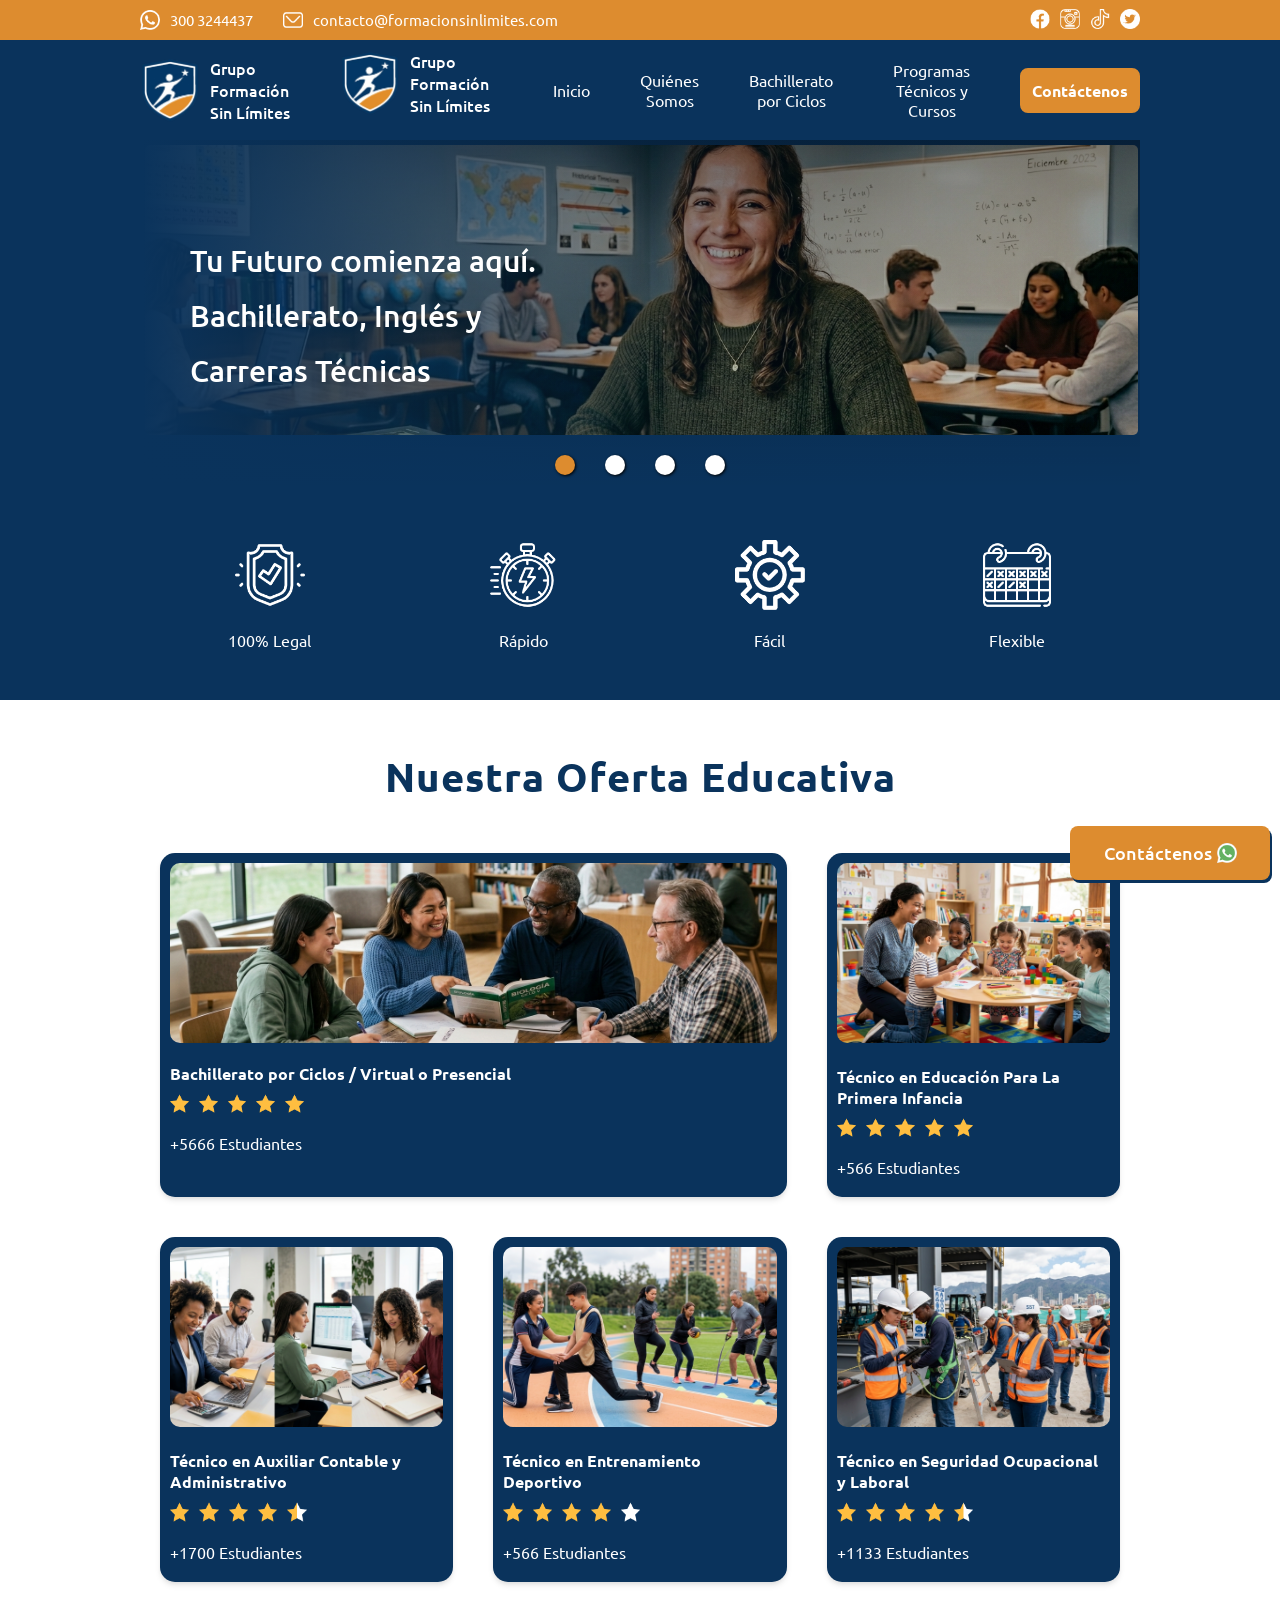
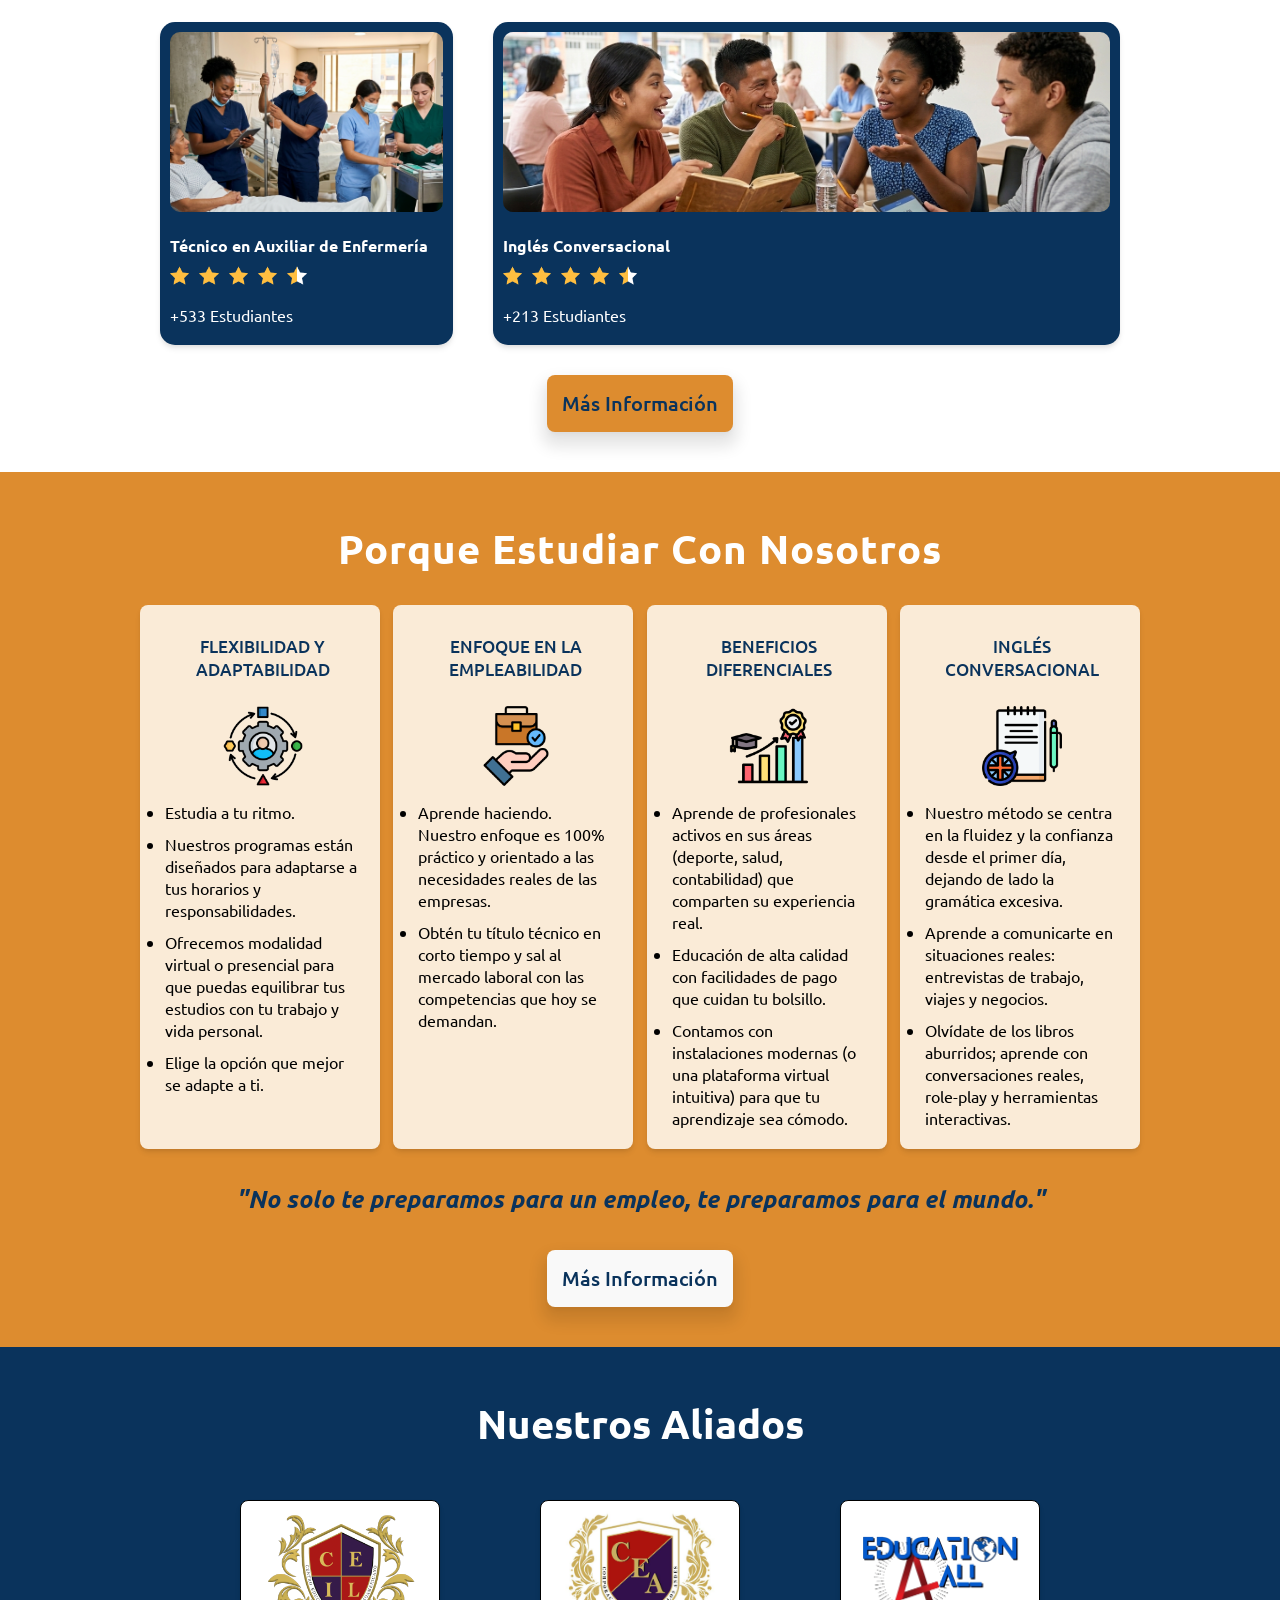
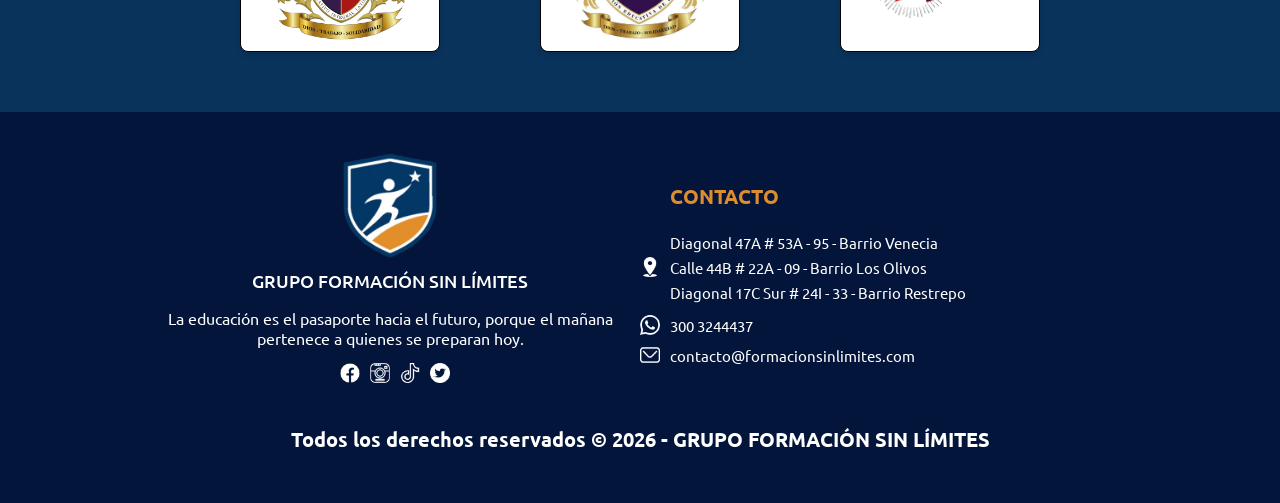
==== commit 550fb5f1: "Ajustes en el menu hamburguesa, se agrega animacion" ====
--- a/index.html
+++ b/index.html
@@ -51,7 +51,13 @@
             </div>
             <button id="abrir" class="abrir-menu-hamburguesa"><img class="bi" src="./assets/menu.png" alt=""></button>
             <nav class="menu" id="menu">
-                <button id="cerrar" class="cerrar-menu-hamburguesa"><img class="remove" src="./assets/remove.png" alt=""></button>
+                <div class="logo-cerrar">
+                    <a class="logo-home" href="index.html">
+                        <img class="logo-img" src="./assets/logo.png" alt="">
+                        <p class="logo-description">Grupo Formación Sin Límites</p>
+                    </a>
+                    <button id="cerrar" class="cerrar-menu-hamburguesa"><img class="remove" src="./assets/remove.png" alt=""></button>
+                </div>
                 <ul class="menu-list">
                     <li class="menu-item">
                         <a class="menu-anchor" href="index.html">Inicio</a>
--- a/css/styles.css
+++ b/css/styles.css
@@ -29,7 +29,7 @@
 }
 
 .container, .logo-container{
-    width: 80%;
+    width: 1000px;
     display: flex;
     justify-content: space-between;
     align-items: center;
@@ -178,7 +178,7 @@
 }
 
 .slider-container{
-    width: 80%;
+    width: 1000px;
     overflow: hidden;
     position: relative;
 }
@@ -265,7 +265,7 @@
 }
 
 .icon-list{
-    width: 70%;
+    width: 1000px;
     display: flex;
     justify-content: space-around;
 }
@@ -297,7 +297,7 @@
 }
 
 .program-container{
-    width: 70%;  
+    width: 1000px;  
 }
 
 .phrase-programs, .why-title{
@@ -450,7 +450,7 @@
 }
 
 .why-container {
-    width: 80%;
+    width: 1000px;
     display: flex;
     flex-direction: column;
     align-items: center;
@@ -535,7 +535,7 @@
 }
 
 .allies-container{
-    width: 80%;
+    width: 1000px;
     display: flex;
     flex-direction: column;
     align-items: center;
@@ -630,7 +630,7 @@
 }
 
 .footer-container{
-    width: 80%;
+    width: 1000px;
     display: flex;    
     flex-direction: column;
 }
@@ -721,7 +721,81 @@
 
 /* DISEÑO RESPONSIVO*/
 
+@media screen and (max-width: 1024px){
+    .container{
+        width: 800px;
+    }
+
+    .logo-container{
+        width: 800px;
+    }
+
+    .slider-container{
+        width: 800px;
+    }
+
+    .icon-list{
+        width: 800px;
+    }
+
+    .program-container{
+        width: 800px;
+    }
+
+    .why-container{
+        width: 800px;
+    }
+
+    .allies-container{
+        width: 800px;
+    }
+
+    .footer-container{
+        width: 800px;
+    }
+
+    .footer-box{
+        justify-content: space-between;
+    }
+}
+
 @media screen and (max-width: 768px){
+    .container{
+        width: 650px;
+    }
+
+    .logo-container{
+        width: 650px;
+    }
+
+    .slider-container{
+        width: 650px;
+    }
+
+    .icon-list{
+        width: 650px;
+    }
+
+    .program-container{
+        width: 650px;
+    }
+
+    .why-container{
+        width: 650px;
+    }
+
+    .allies-container{
+        width: 650px;
+    }
+
+    .footer-container{
+        width: 650px;
+    }
+
+    .footer-box{
+        justify-content: space-between;
+    }
+
     .logo-img{
         width: 45px;
     }
@@ -805,6 +879,10 @@
         padding: 5px 0;
     }
 
+    .container, .logo-container, .slider-container, .why-container, .allies-container{
+        margin: 0px 10px;
+    }
+
     .contact-number{
         flex-wrap: wrap;
     }
@@ -819,6 +897,16 @@
     }
     .number, .mail_description{
         font-size: 12px;
+    }
+
+    .logo-cerrar{
+        display: flex;
+        justify-content: space-between;
+        margin: 10px 0px;
+    }
+
+    .logo-description{
+        width: 25%;
     }
 
     .abrir-menu-hamburguesa,
@@ -830,31 +918,38 @@
         cursor: pointer;
     }
 
+    .cerrar-menu-hamburguesa{
+        align-self: flex-end;
+    }
+
     .menu{
         opacity: 0;
         visibility: hidden;
-        width: 45%;
+        width: 100%;
         display: flex;
         flex-direction: column;
-        align-items: end;
         gap: 1rem;
         position: absolute;
         top: 70px;
         right: 0;
-        padding: 2rem;
+        padding: 1rem;
         box-shadow: var(--shadow-lg);
         background: var(--primary);
         z-index: 10;
+        transform: translateX(100%);
+        transition: all 0.4s ease-in-out;
     }
 
     .menu.visible{
         opacity: 1;
         visibility: visible;
+        transform: translateX(0);
     }
 
     .menu-list{
         flex-direction: column;
         gap: 10px;
+        align-items: flex-start;
     }
 
     .bi{
@@ -908,6 +1003,10 @@
        font-size: 12px;
     }
 
+    .offer-box, .why-box{
+        grid-template-columns: repeat(1, 1fr);
+    }
+
     .button-information, .button-information-why {
         padding: 10px;
         font-size: 16px;
@@ -916,10 +1015,14 @@
     .reasons-title{
         margin: 10px 5px;
         font-size: 15px;
+    }   
+
+    .reasons{
+        margin-left: 10px;
     }
 
     .reason-img{
-        width: 50%;
+        width: 25%;
     }
 
     .reasons-description{
@@ -927,6 +1030,12 @@
         line-height: 20px;
     }
 
+    .allies-card{
+        width: 140px;
+        height: 100px;
+        margin: 10px 0;
+    }
+
     .allies-img {
         height: 100px;
     }
@@ -936,7 +1045,8 @@
     }
 
     .allies-box{
-        gap: 10px;
+        flex-wrap: wrap;
+        margin-bottom: 20px;
     }
 
     .footer-img{
@@ -948,10 +1058,32 @@
     }
     
     .footer-box{
-        gap: 10px;
+        gap: 15px;
     }
 
     .reasons-phrase, .copy-description {
     font-size: 16px;
-}
-}
+    }
+}
+
+@media screen and (max-width: 320px){
+    
+    
+    .number, .mail_description {
+    font-size: 8px;
+    margin-right: 2px;
+    }
+
+    .icon{
+        width: 35px;
+    }
+
+    .icon-description{
+        font-size: 13px;
+    }
+
+    .contact-box{
+        width: 160px;
+    }
+}
+
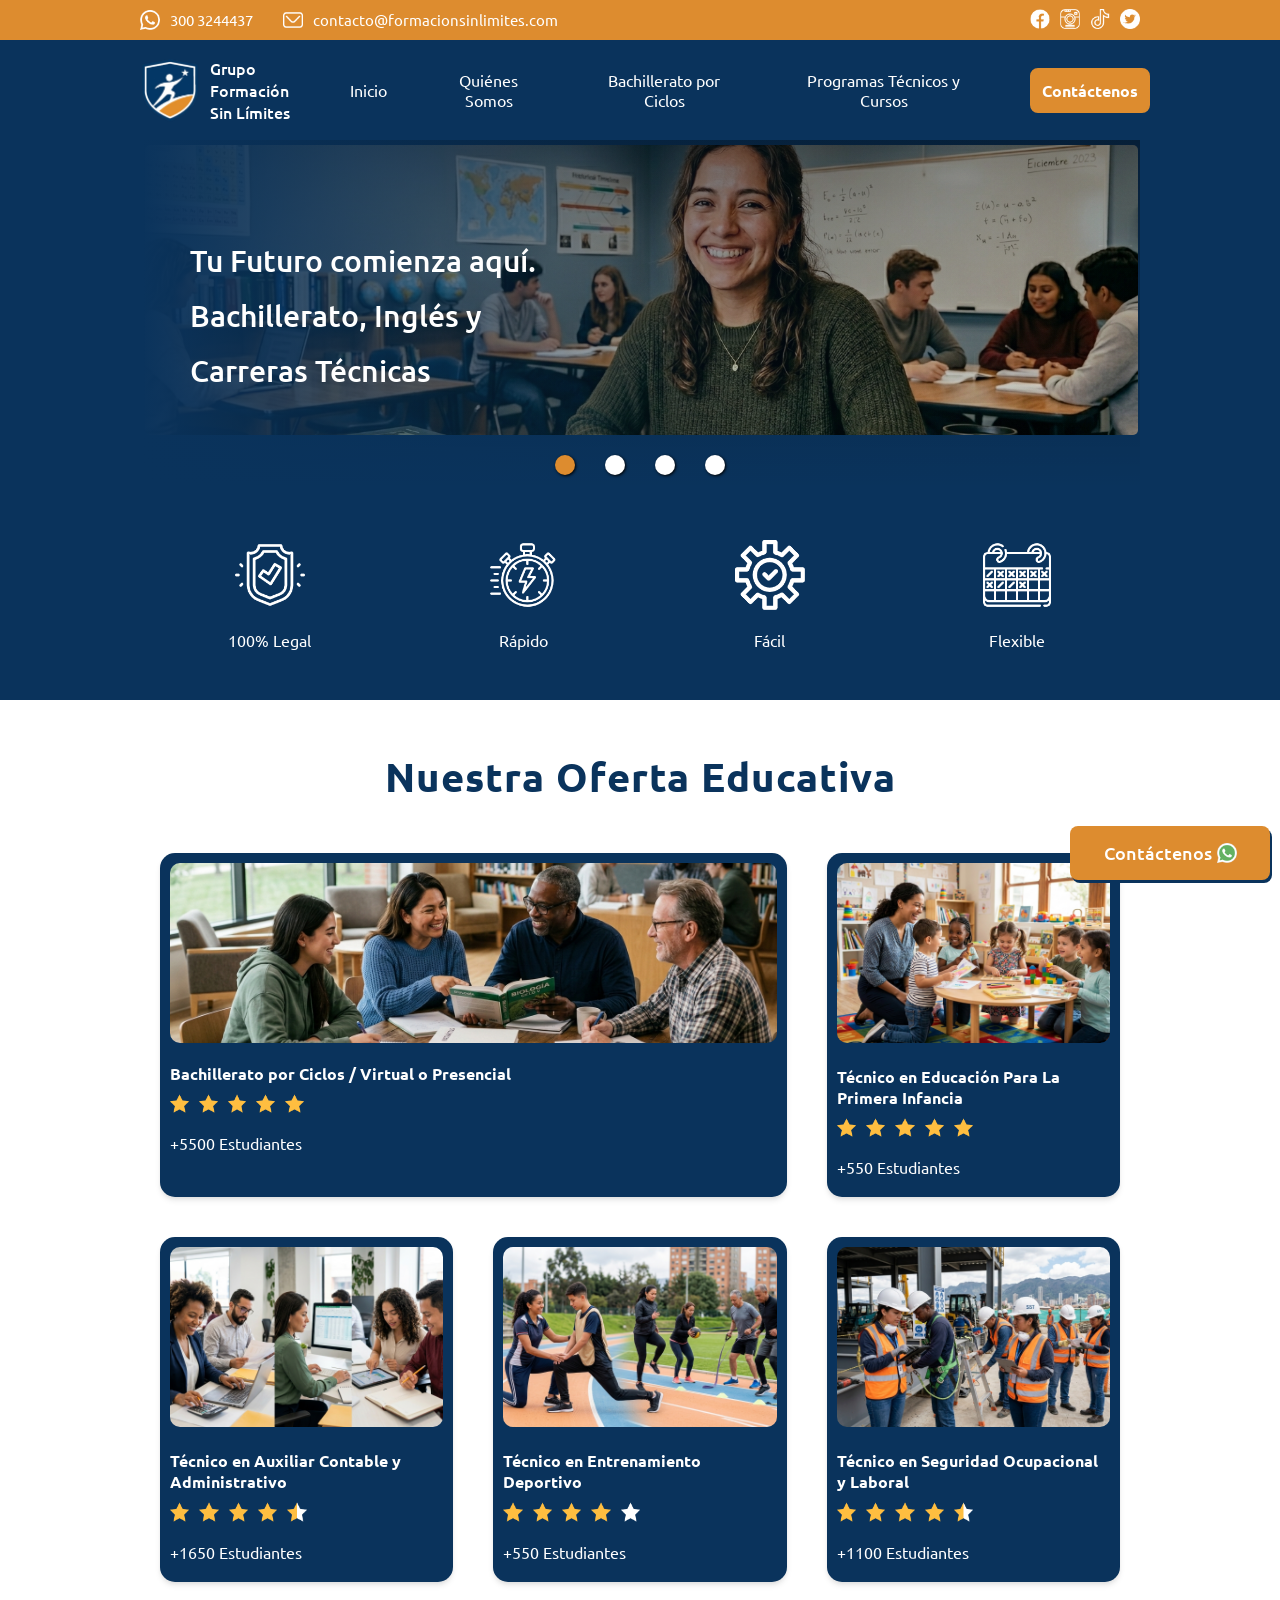
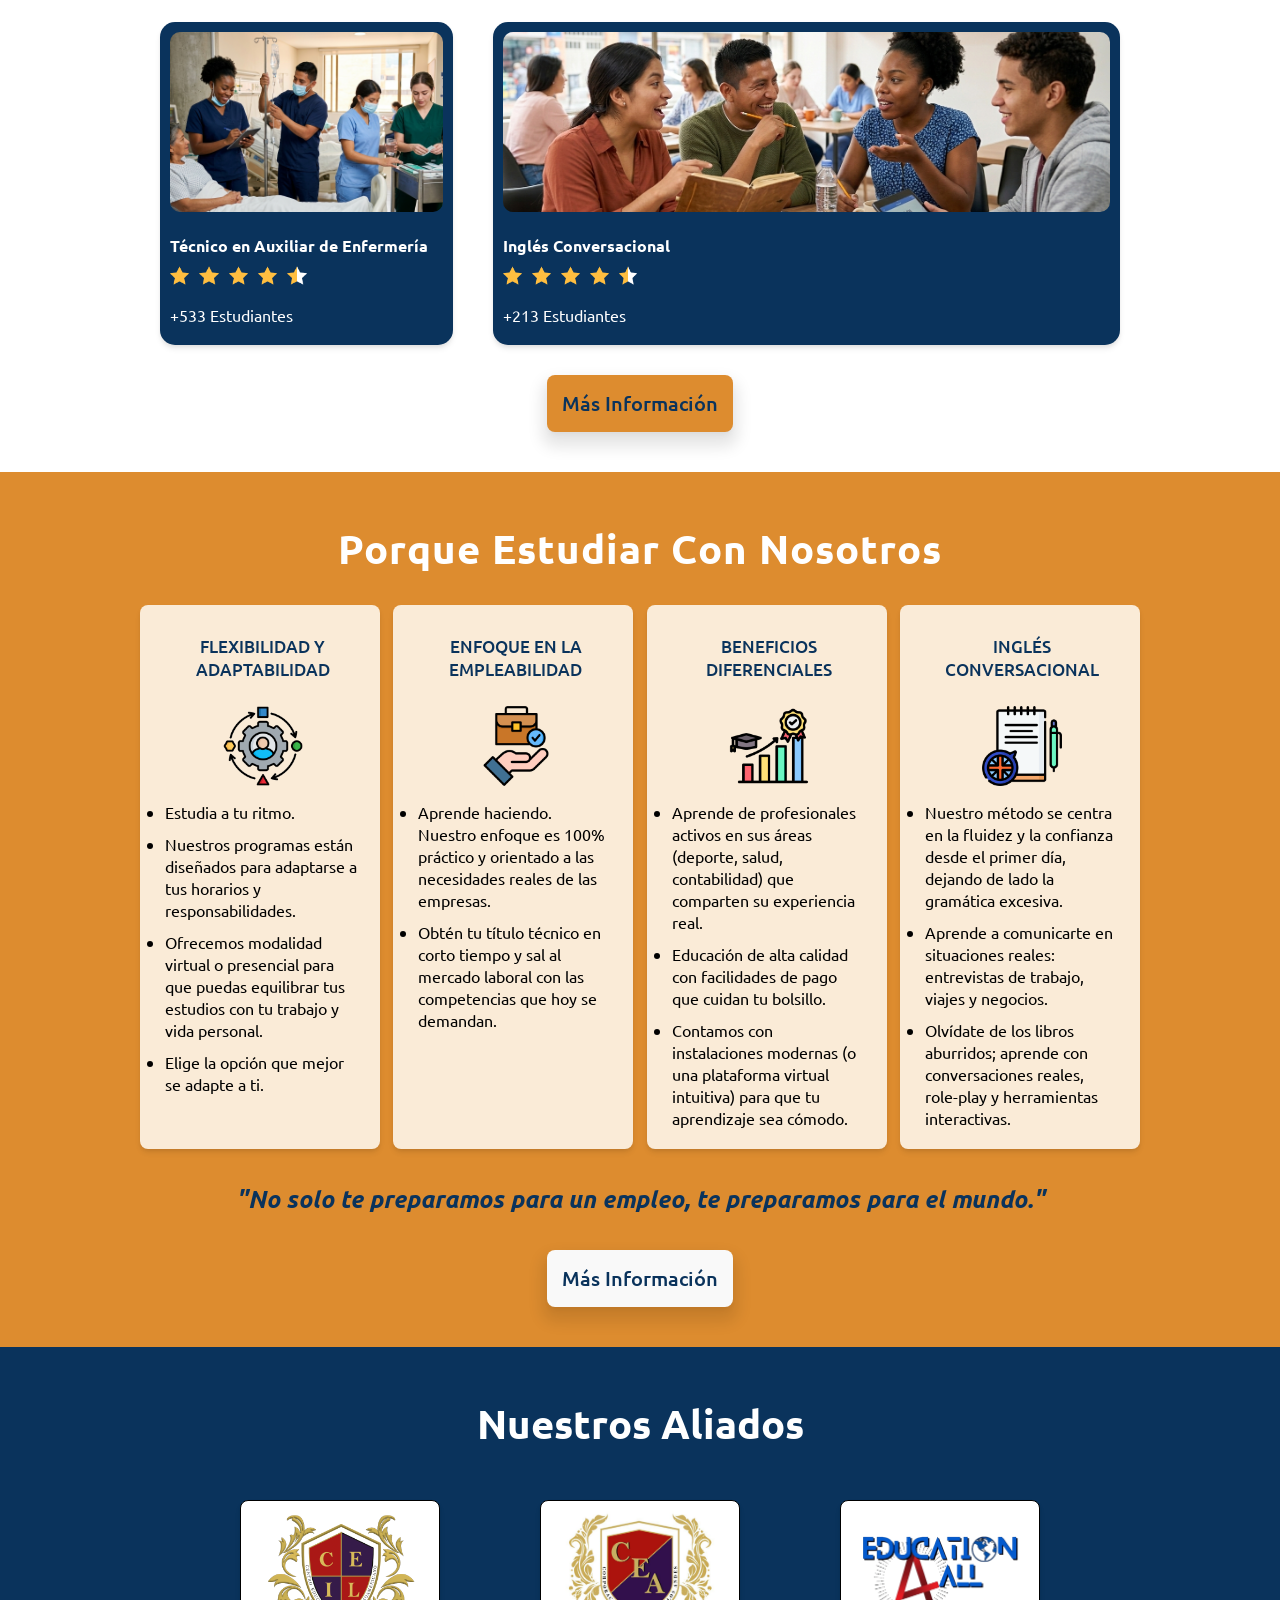
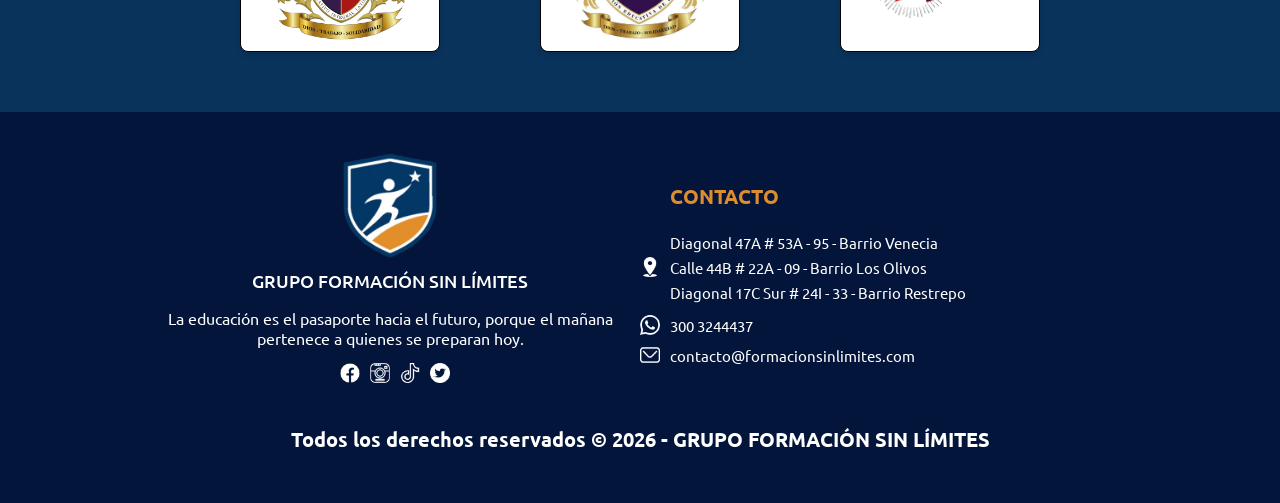
==== commit 360580a1: "correccion logo menu hamburguesa" ====
--- a/index.html
+++ b/index.html
@@ -52,10 +52,6 @@
             <button id="abrir" class="abrir-menu-hamburguesa"><img class="bi" src="./assets/menu.png" alt=""></button>
             <nav class="menu" id="menu">
                 <div class="logo-cerrar">
-                    <a class="logo-home" href="index.html">
-                        <img class="logo-img" src="./assets/logo.png" alt="">
-                        <p class="logo-description">Grupo Formación Sin Límites</p>
-                    </a>
                     <button id="cerrar" class="cerrar-menu-hamburguesa"><img class="remove" src="./assets/remove.png" alt=""></button>
                 </div>
                 <ul class="menu-list">
--- a/css/styles.css
+++ b/css/styles.css
@@ -18,6 +18,8 @@
     min-height: 100vh;
     background-color: white;
     position: relative;
+    inline-size: 100%;
+    overflow-x: hidden;
 }
 
 .contact{
@@ -163,6 +165,7 @@
     border-radius: var(--radius-md);
     background: var(--secundary);
     transition: transform 0.3s ease;
+    left: 10px;
 }
 
 .menu-anchor-mod:hover{
@@ -903,6 +906,7 @@
         display: flex;
         justify-content: space-between;
         margin: 10px 0px;
+        align-self: flex-end;
     }
 
     .logo-description{
@@ -936,14 +940,14 @@
         box-shadow: var(--shadow-lg);
         background: var(--primary);
         z-index: 10;
-        transform: translateX(100%);
+        transform: translateY(-10px);
         transition: all 0.4s ease-in-out;
     }
 
     .menu.visible{
         opacity: 1;
         visibility: visible;
-        transform: translateX(0);
+        transform: translateY(0);
     }
 
     .menu-list{
@@ -1062,7 +1066,24 @@
     }
 
     .reasons-phrase, .copy-description {
-    font-size: 16px;
+        font-size: 16px;
+    }
+
+    .footer-box{
+        flex-wrap: wrap-reverse;
+        justify-content: center;
+    }
+
+    .footer-title{
+        text-align: center;
+    }
+
+    .contact-box{
+        justify-content: center;
+    }
+
+    .footer-subtitle{
+        text-align: center;
     }
 }
 
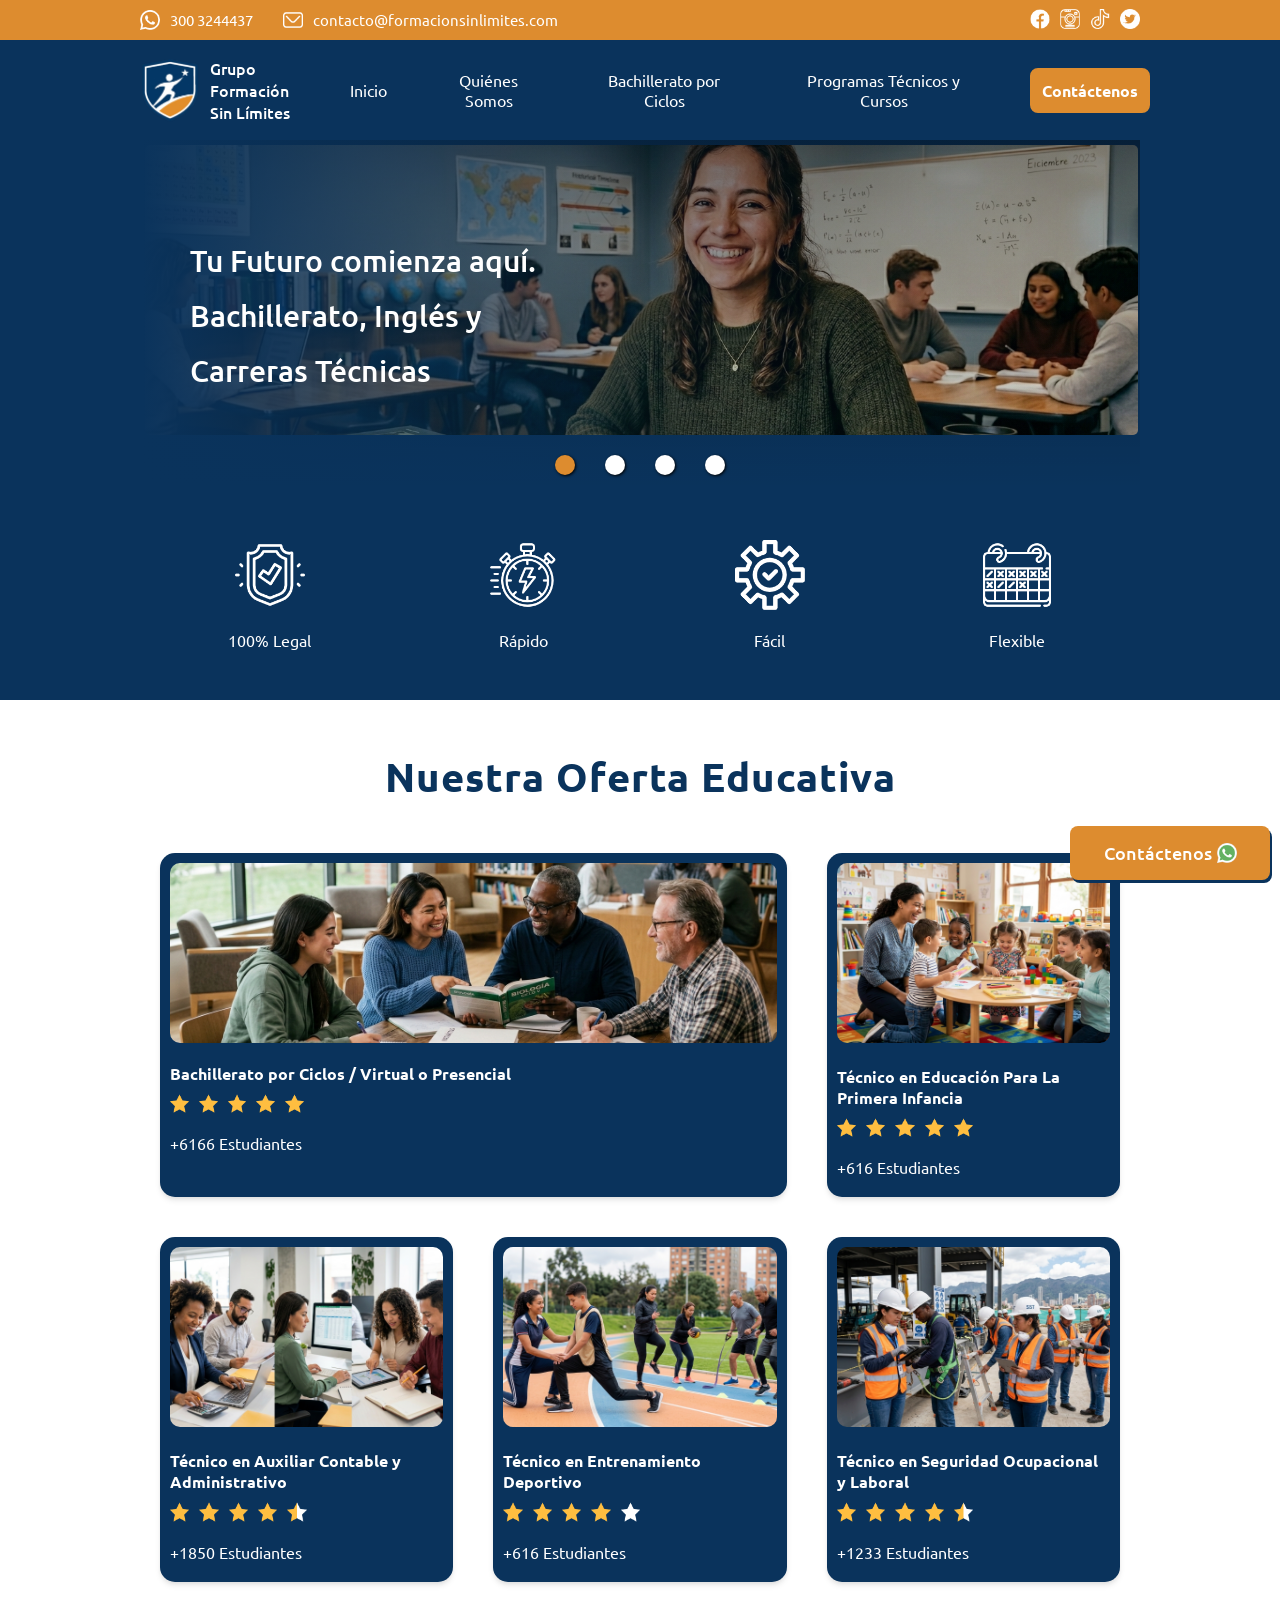
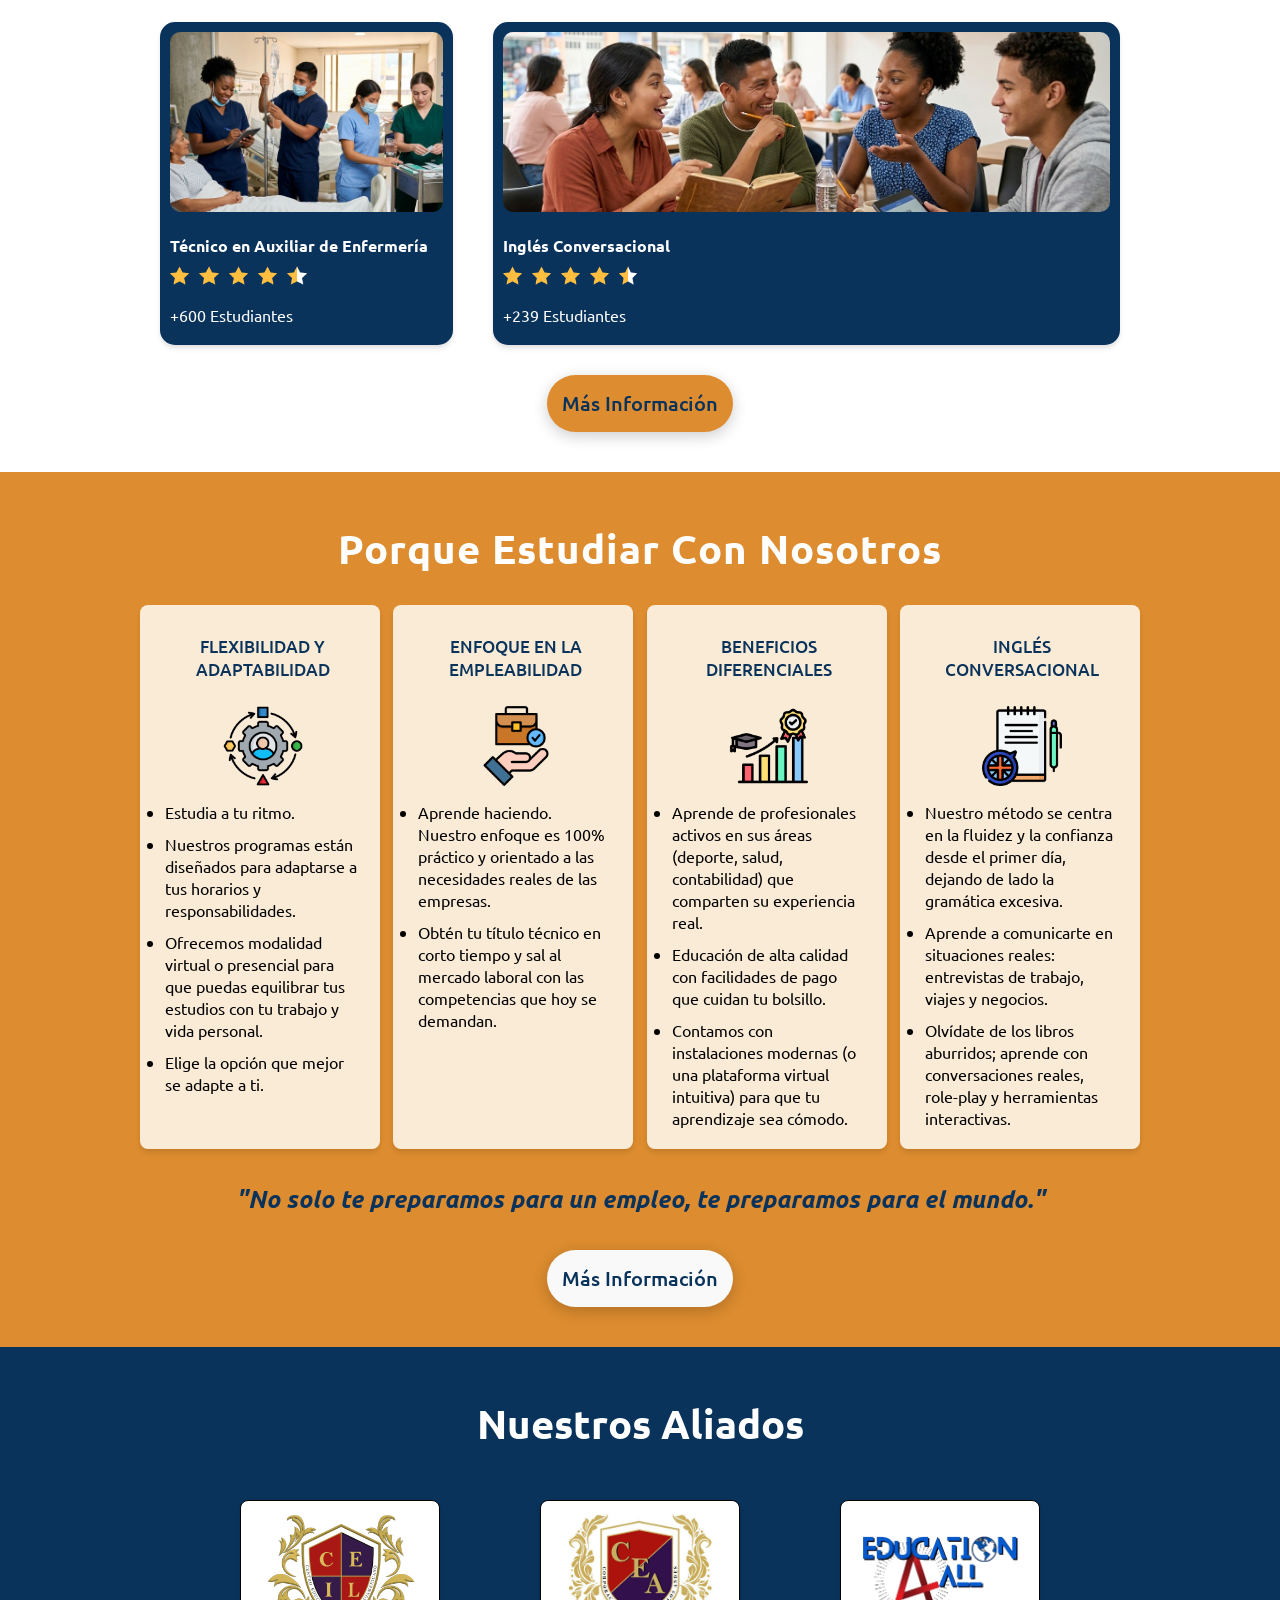
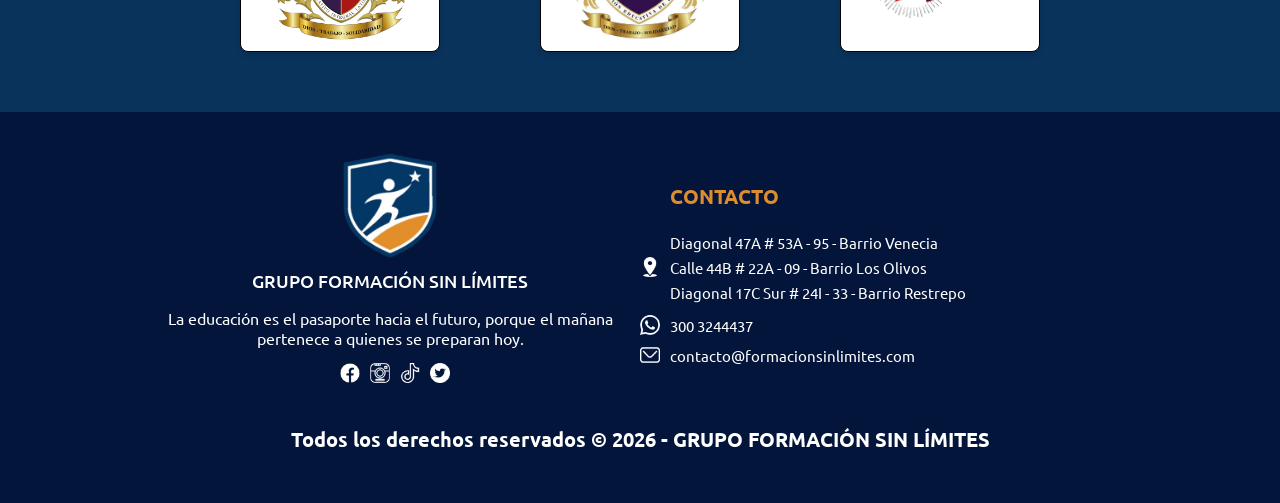
==== commit cd1b007d: "Se coloca enlace en la pagina principal de ingles a la pagina de tecnicos" ====
--- a/index.html
+++ b/index.html
@@ -210,7 +210,7 @@
                     </a>
                 </div>
                 <div class="program grid">
-                    <a href="#" class="program-link" target="_self">
+                    <a href="tecnicos.html#english" class="program-link" target="_self">
                         <img class="img-program" src="./assets/ingles.png" alt="">
                         <p class="phrase-bachiller">Inglés Conversacional</p>
                         <div class="star">
--- a/css/styles.css
+++ b/css/styles.css
@@ -1,6 +1,8 @@
 :root{
     --primary: #0a335c;
     --secundary: #dd8c2f;
+    --radius-button: 50px; 
+    --shadow-button: 0 4px 15px rgba(0,0,0,0.2);
     --shadow-md: 0 4px 6px -1px rgba(0, 0, 0, 0.1), 0 2px 4px -1px rgba(0, 0, 0, 0.06);
     --shadow-lg: 0 10px 15px 5px rgba(0, 0, 0, 0.1), 0 4px 6px -2px rgba(0, 0, 0, 0.05);
     --radius-md: 0.5rem;
@@ -434,8 +436,8 @@
     color: var(--primary);
     font-size: 20px;
     font-weight: 500;
-    border-radius: var(--radius-md);
-    box-shadow: var(--shadow-lg);
+    border-radius: var(--radius-button);
+    box-shadow: var(--shadow-button);
     margin-bottom: 40px;
     transition: transform 0.3s ease;
 }
@@ -519,8 +521,8 @@
     color: var(--primary);
     font-weight: 500;
     font-size: 20px;
-    border-radius: var(--radius-md);
-    box-shadow: var(--shadow-lg);
+    border-radius: var(--radius-button);
+    box-shadow: var(--shadow-button);
     margin-bottom: 40px;
     transition: transform 0.3s ease;
 }
@@ -760,6 +762,10 @@
     .footer-box{
         justify-content: space-between;
     }
+
+    .logo-description, .menu-anchor{
+        font-size: 14px;
+    }
 }
 
 @media screen and (max-width: 768px){
@@ -803,7 +809,7 @@
         width: 45px;
     }
     .logo-description, .menu-anchor{
-        font-size: 12px;
+        font-size: 11px;
     }
     
     .phrase-description{
@@ -840,7 +846,7 @@
     
     .button-information, .button-information-why{
         padding: 12px;
-        font-size: 18px;
+        font-size: 17px;
     }
     .why-box{
         display: grid;
@@ -879,7 +885,7 @@
 @media screen and (max-width: 480px){
 
     .contact{
-        padding: 5px 0;
+        padding: 5px;
     }
 
     .container, .logo-container, .slider-container, .why-container, .allies-container{
@@ -899,7 +905,7 @@
         margin-right: 5px;
     }
     .number, .mail_description{
-        font-size: 12px;
+        font-size: 14px;
     }
 
     .logo-cerrar{
@@ -1088,10 +1094,8 @@
 }
 
 @media screen and (max-width: 320px){
-    
-    
     .number, .mail_description {
-    font-size: 8px;
+    font-size: 9px;
     margin-right: 2px;
     }
 
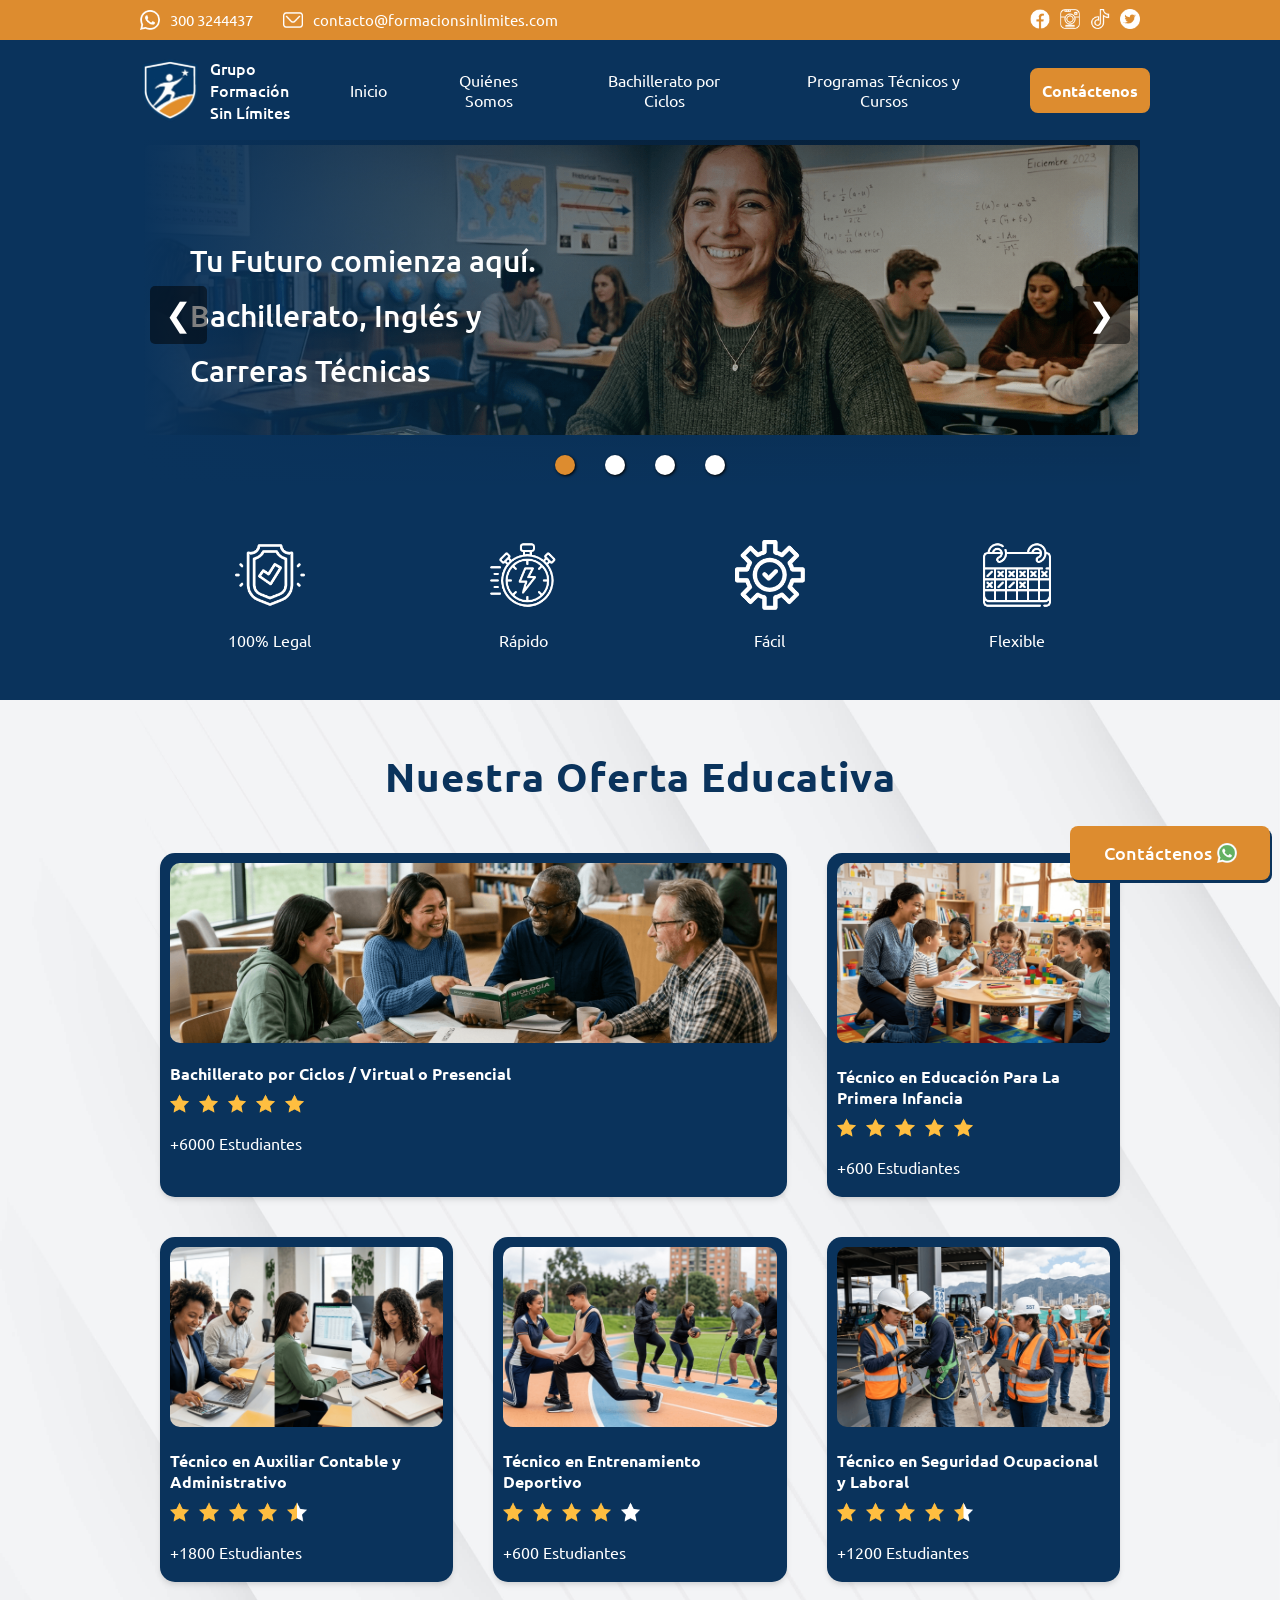
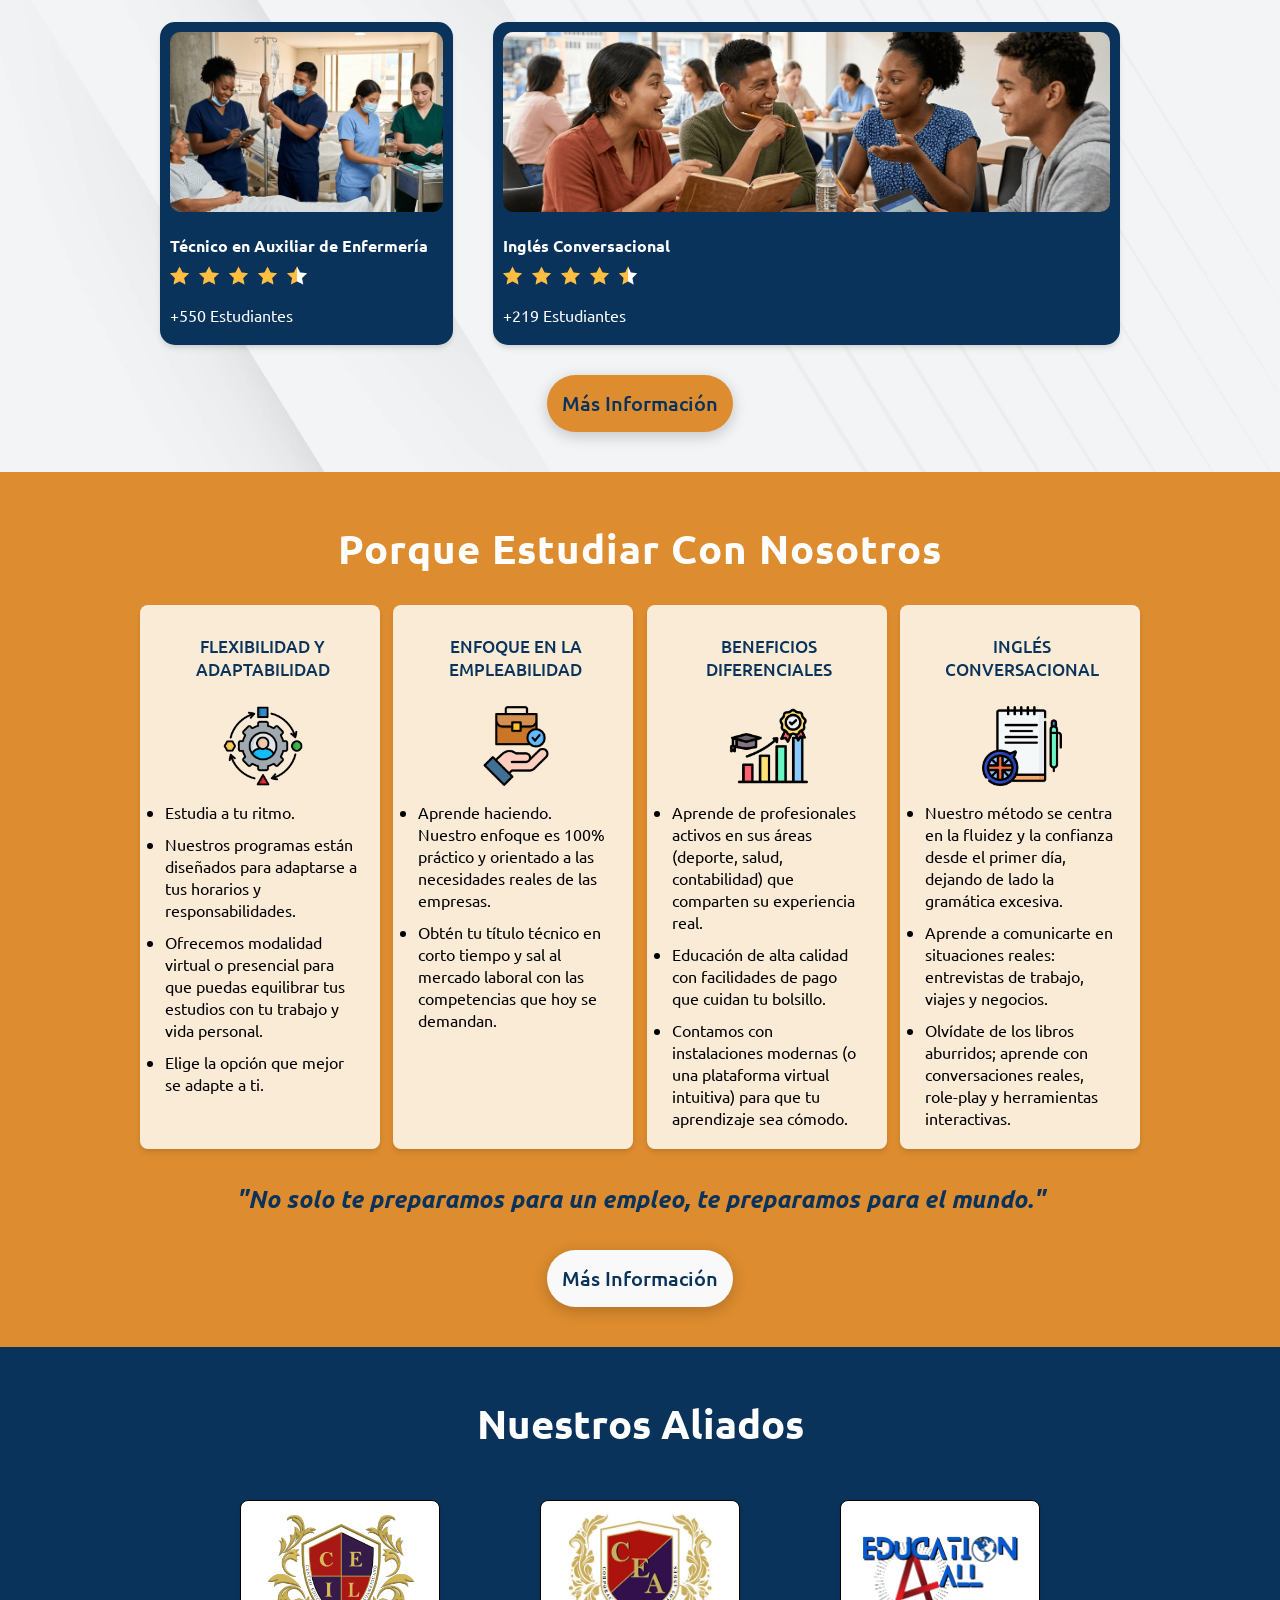
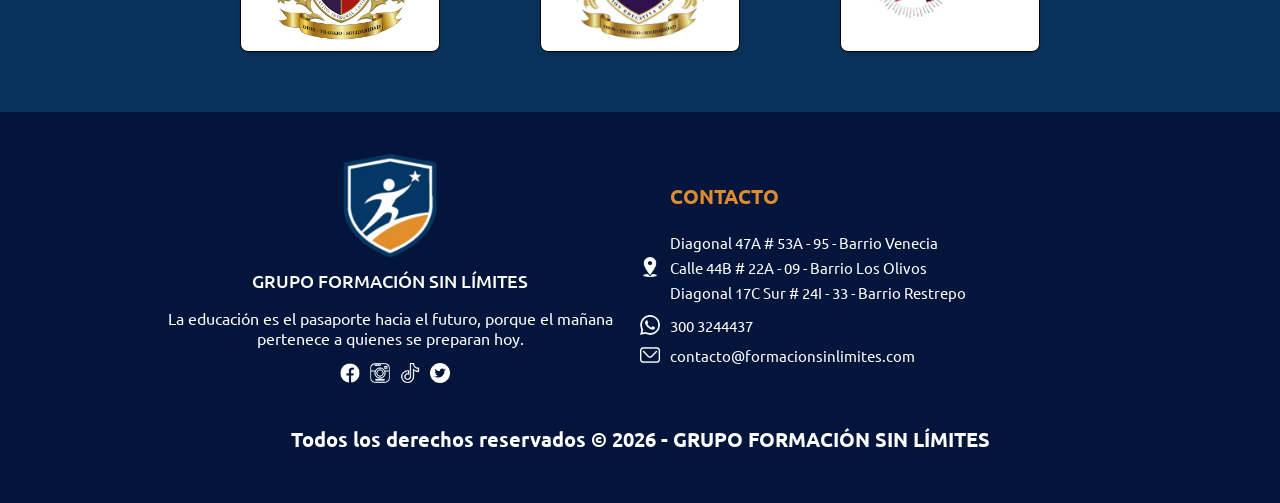
==== commit a743f5af: "Se agregan flechas en el slider principal para mover las imagenes a la derecha o izquierda" ====
--- a/index.html
+++ b/index.html
@@ -78,6 +78,8 @@
     </section>
     <section class="slider">
         <div class="slider-container">
+            <button class="arrow-btn prev" id="prevBtn">&#10094;</button>
+            <button class="arrow-btn next" id="nextBtn">&#10095;</button>
             <div class="phrase">
                 <p class="phrase-description">Tu Futuro comienza aquí.</p>
                 <p class="phrase-description">Bachillerato, Inglés y</p>
--- a/css/styles.css
+++ b/css/styles.css
@@ -186,6 +186,34 @@
     width: 1000px;
     overflow: hidden;
     position: relative;
+}
+
+/* Estilos para las flechas */
+.arrow-btn {
+    position: absolute;
+    top: 50%;
+    transform: translateY(-50%);
+    background-color: rgba(0, 0, 0, 0.5);
+    color: white;
+    border: none;
+    font-size: 2rem;
+    padding: 10px 15px;
+    cursor: pointer;
+    z-index: 10; 
+    border-radius: 5px;
+    transition: background 0.3s;
+}
+
+.arrow-btn:hover {
+    background-color: var(--primary);
+}
+
+.prev {
+    left: 10px;
+}
+
+.next {
+    right: 10px;
 }
 
 .slider-container::after {
@@ -766,6 +794,9 @@
     .logo-description, .menu-anchor{
         font-size: 14px;
     }
+    .slider-container {
+        width: 95%; 
+    }
 }
 
 @media screen and (max-width: 768px){
@@ -884,16 +915,17 @@
 
 @media screen and (max-width: 480px){
 
-    .contact{
-        padding: 5px;
-    }
-
     .container, .logo-container, .slider-container, .why-container, .allies-container{
-        margin: 0px 10px;
+        margin: 0px 15px;
     }
 
     .contact-number{
         flex-wrap: wrap;
+        margin-left: 20px;
+    }
+
+    .contact-social{
+        margin-right: 20px;
     }
 
     .contact-number-container, .contact-mail-container{
@@ -1001,6 +1033,17 @@
         margin: 35px auto 10px;
     }
 
+    .arrow-btn {
+        padding: 8px 10px;
+        font-size: 1.5rem; 
+    }
+
+    .points {
+        width: 12px;
+        height: 12px;
+        margin: 8px;    
+    }
+
     .program-container {
         width: 100%;
     }
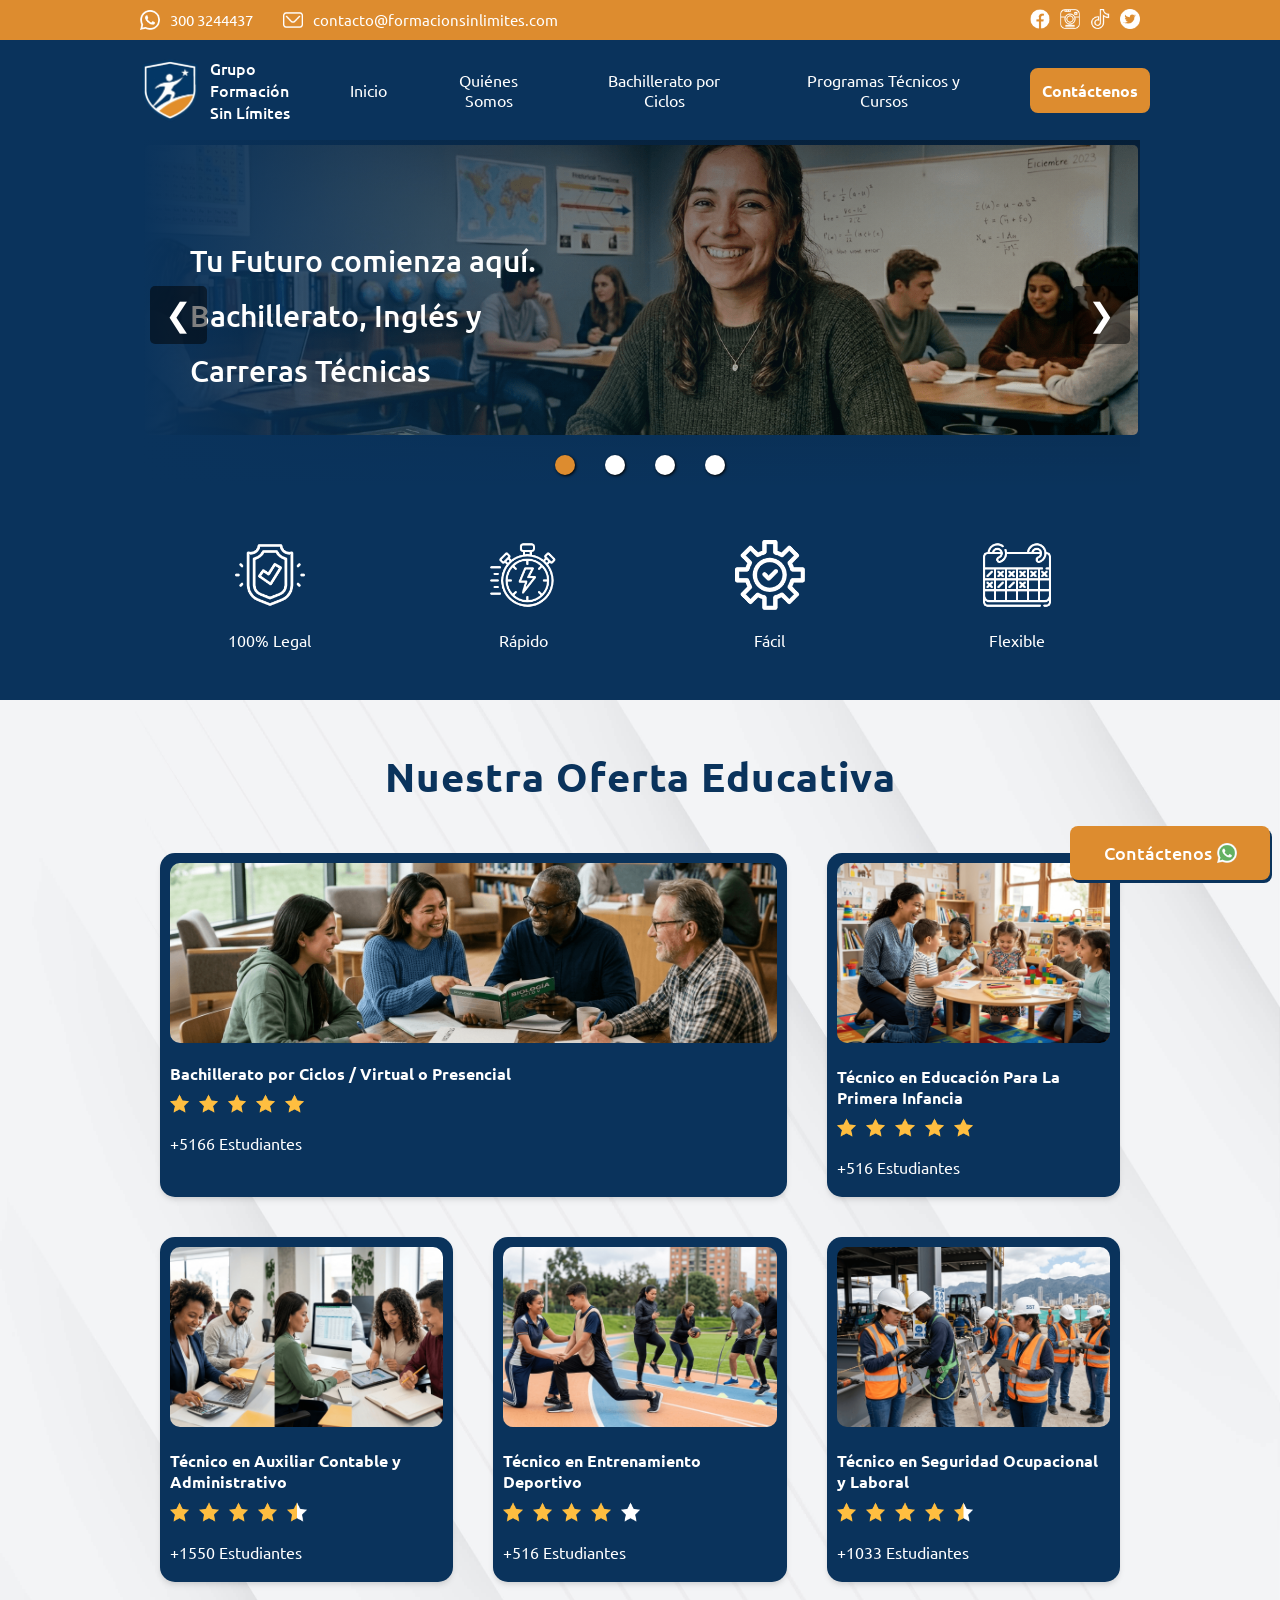
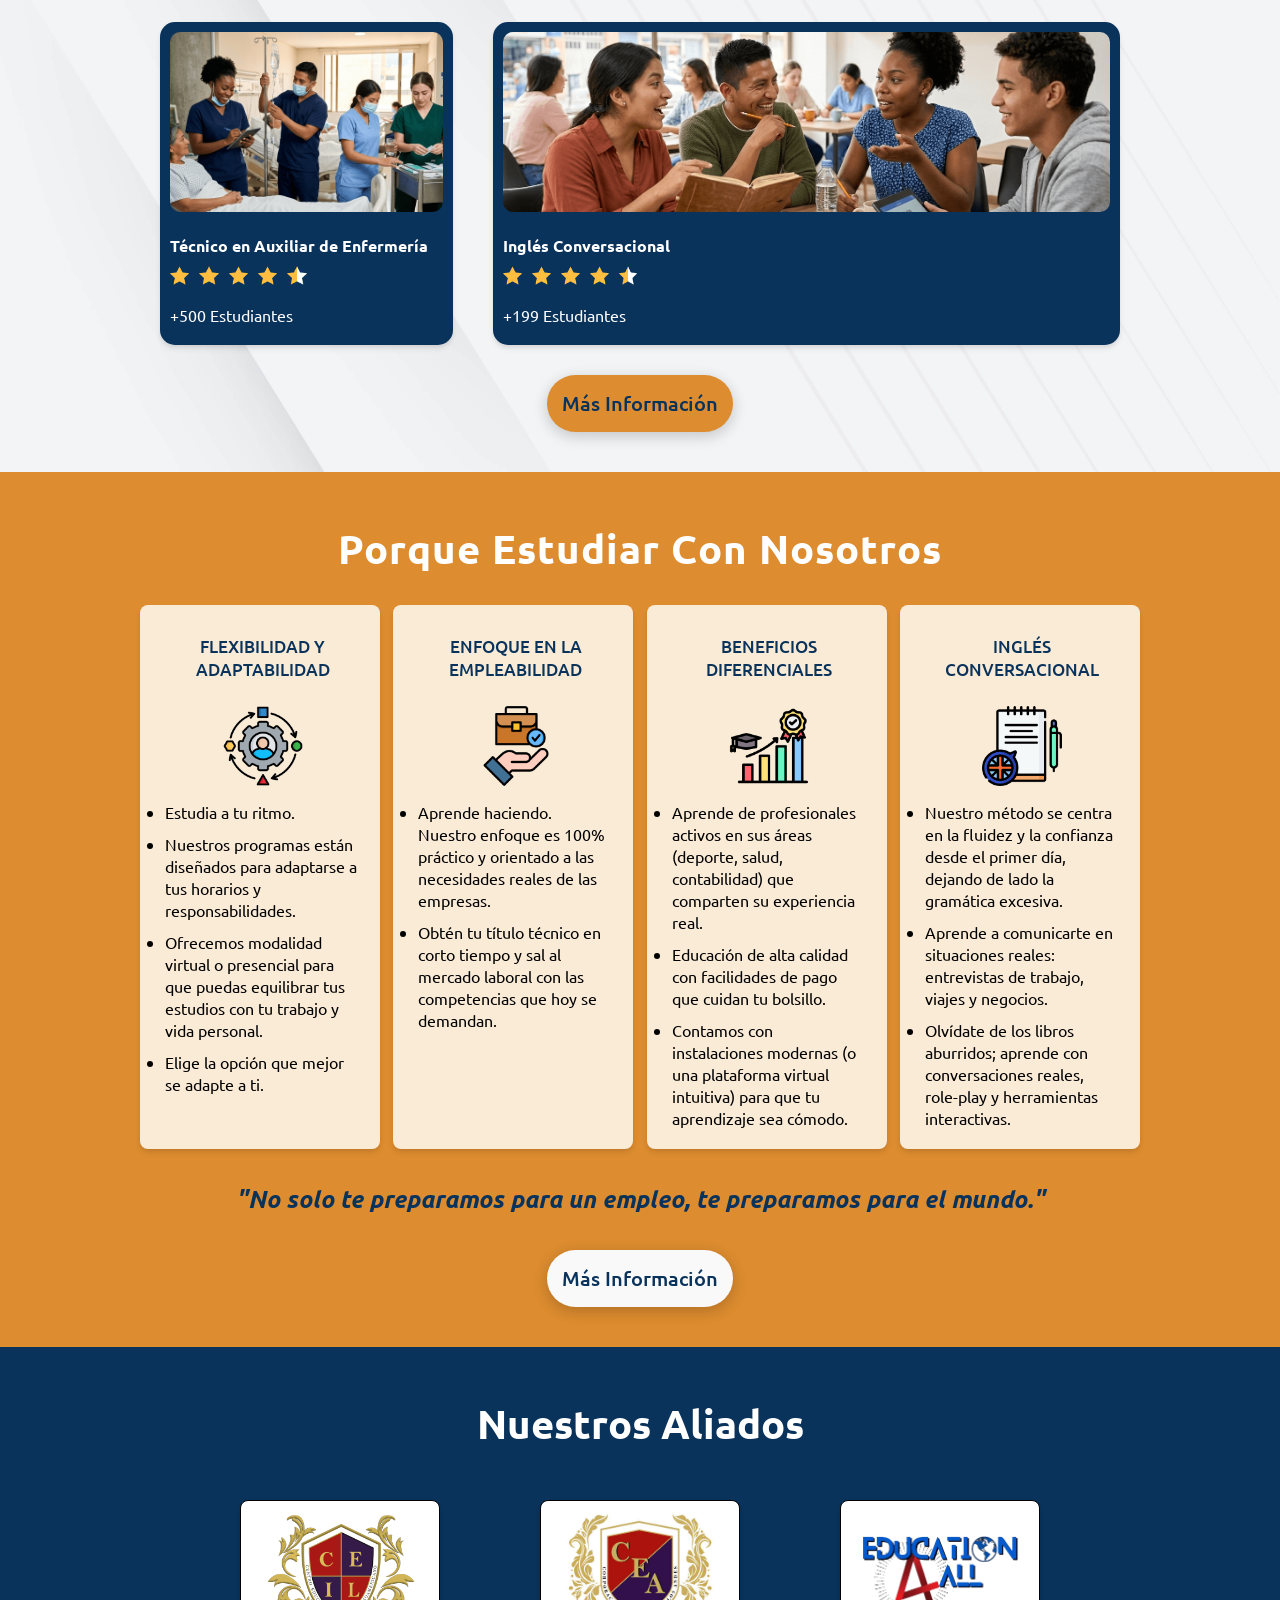
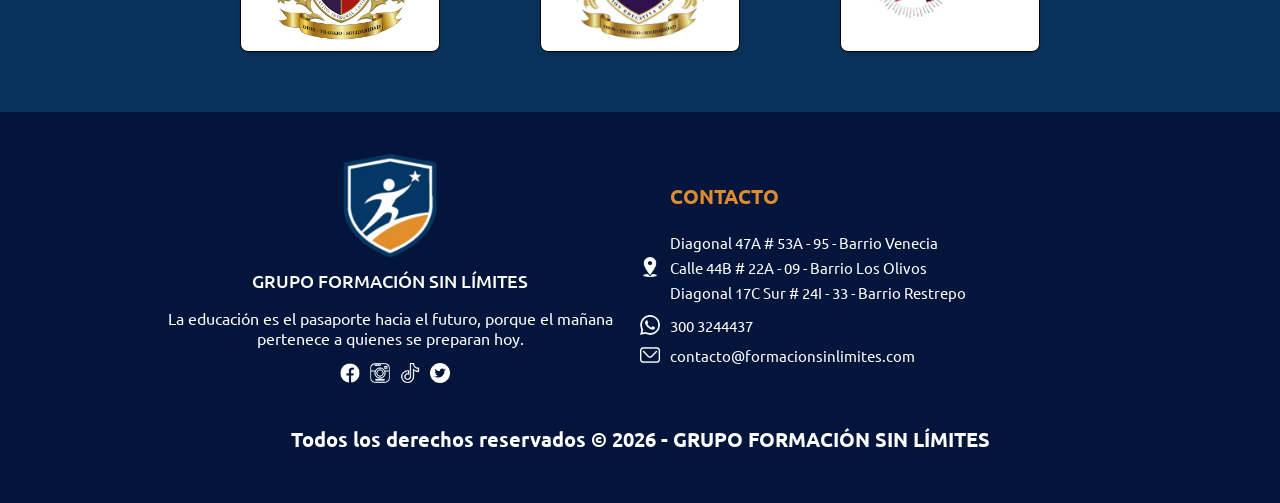
==== commit 36cdf97d: "Ajustes al slider flechas" ====
--- a/index.html
+++ b/index.html
@@ -96,7 +96,7 @@
                 <div class="points"></div>
                 <div class="points"></div>
                 <div class="points"></div>
-            </div>
+            </div>  
         </div>
     </section>
     <section class="icons">
--- a/css/styles.css
+++ b/css/styles.css
@@ -30,6 +30,7 @@
     background-color: var(--secundary);    
     display: flex;
     justify-content: center;
+    padding: 5px 10px;
 }
 
 .container, .logo-container{
@@ -199,13 +200,13 @@
     font-size: 2rem;
     padding: 10px 15px;
     cursor: pointer;
-    z-index: 10; 
+    z-index: 10; /* Para que estén por encima de la imagen y el gradiente */
     border-radius: 5px;
     transition: background 0.3s;
 }
 
 .arrow-btn:hover {
-    background-color: var(--primary);
+    background-color: var(--primary); /* O el color que prefieras */
 }
 
 .prev {
@@ -214,6 +215,11 @@
 
 .next {
     right: 10px;
+}
+
+/* Asegura que el contenedor tenga posición relativa para las flechas */
+.slider-container {
+    position: relative;
 }
 
 .slider-container::after {
@@ -764,7 +770,7 @@
     }
 
     .slider-container{
-        width: 800px;
+        width: 95%;
     }
 
     .icon-list{
@@ -793,9 +799,6 @@
 
     .logo-description, .menu-anchor{
         font-size: 14px;
-    }
-    .slider-container {
-        width: 95%; 
     }
 }
 
@@ -921,11 +924,6 @@
 
     .contact-number{
         flex-wrap: wrap;
-        margin-left: 20px;
-    }
-
-    .contact-social{
-        margin-right: 20px;
     }
 
     .contact-number-container, .contact-mail-container{
@@ -1033,6 +1031,22 @@
         margin: 35px auto 10px;
     }
 
+    .program-container {
+        width: 100%;
+    }
+
+    .program{
+        margin: 15px;
+    }
+
+    .phrase-bachiller, .subtitle-phrase, .footer-img-phrase, .footer-phrase, .contact-text, .footer-subtitle{
+       font-size: 12px;
+    }
+
+    .phrase-description {
+        font-size: 1.2rem; 
+    }
+
     .arrow-btn {
         padding: 8px 10px;
         font-size: 1.5rem; 
@@ -1041,19 +1055,7 @@
     .points {
         width: 12px;
         height: 12px;
-        margin: 8px;    
-    }
-
-    .program-container {
-        width: 100%;
-    }
-
-    .program{
-        margin: 15px;
-    }
-
-    .phrase-bachiller, .subtitle-phrase, .footer-img-phrase, .footer-phrase, .contact-text, .footer-subtitle{
-       font-size: 12px;
+        margin: 8px; 
     }
 
     .offer-box, .why-box{
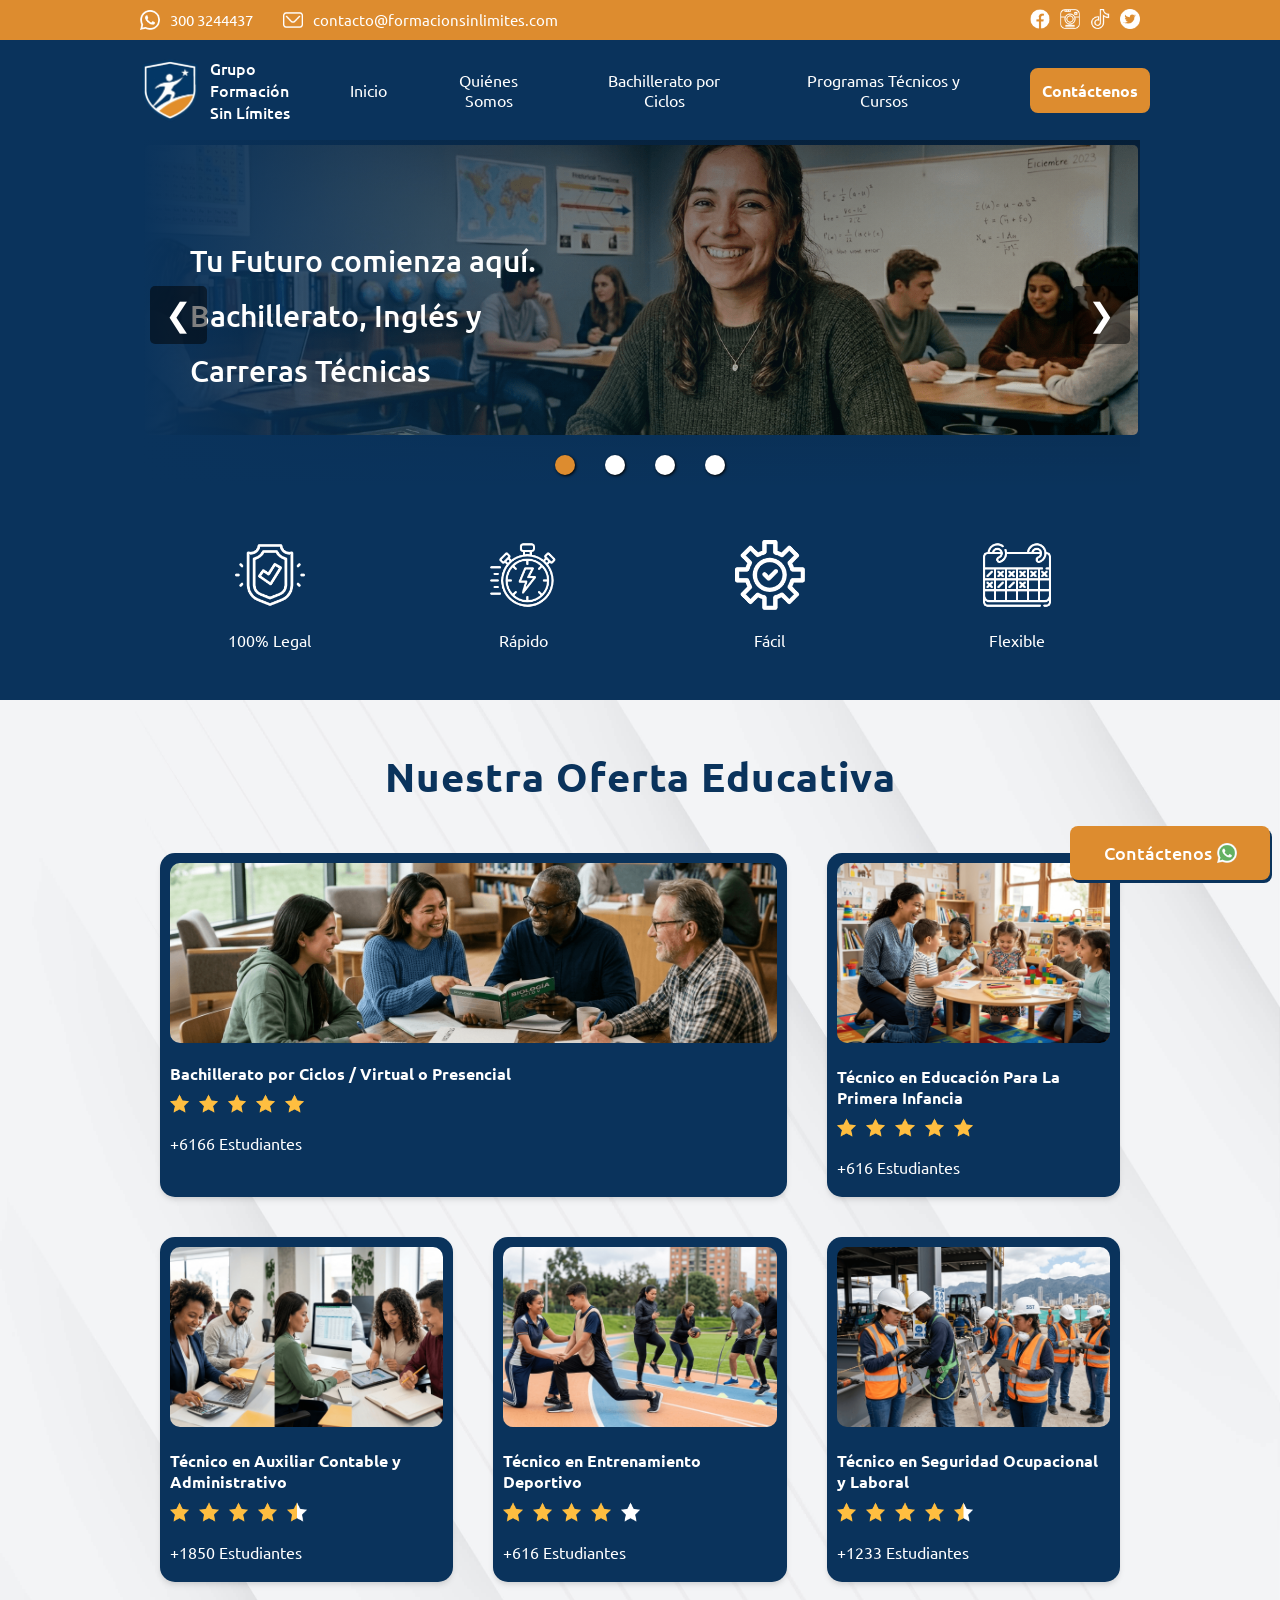
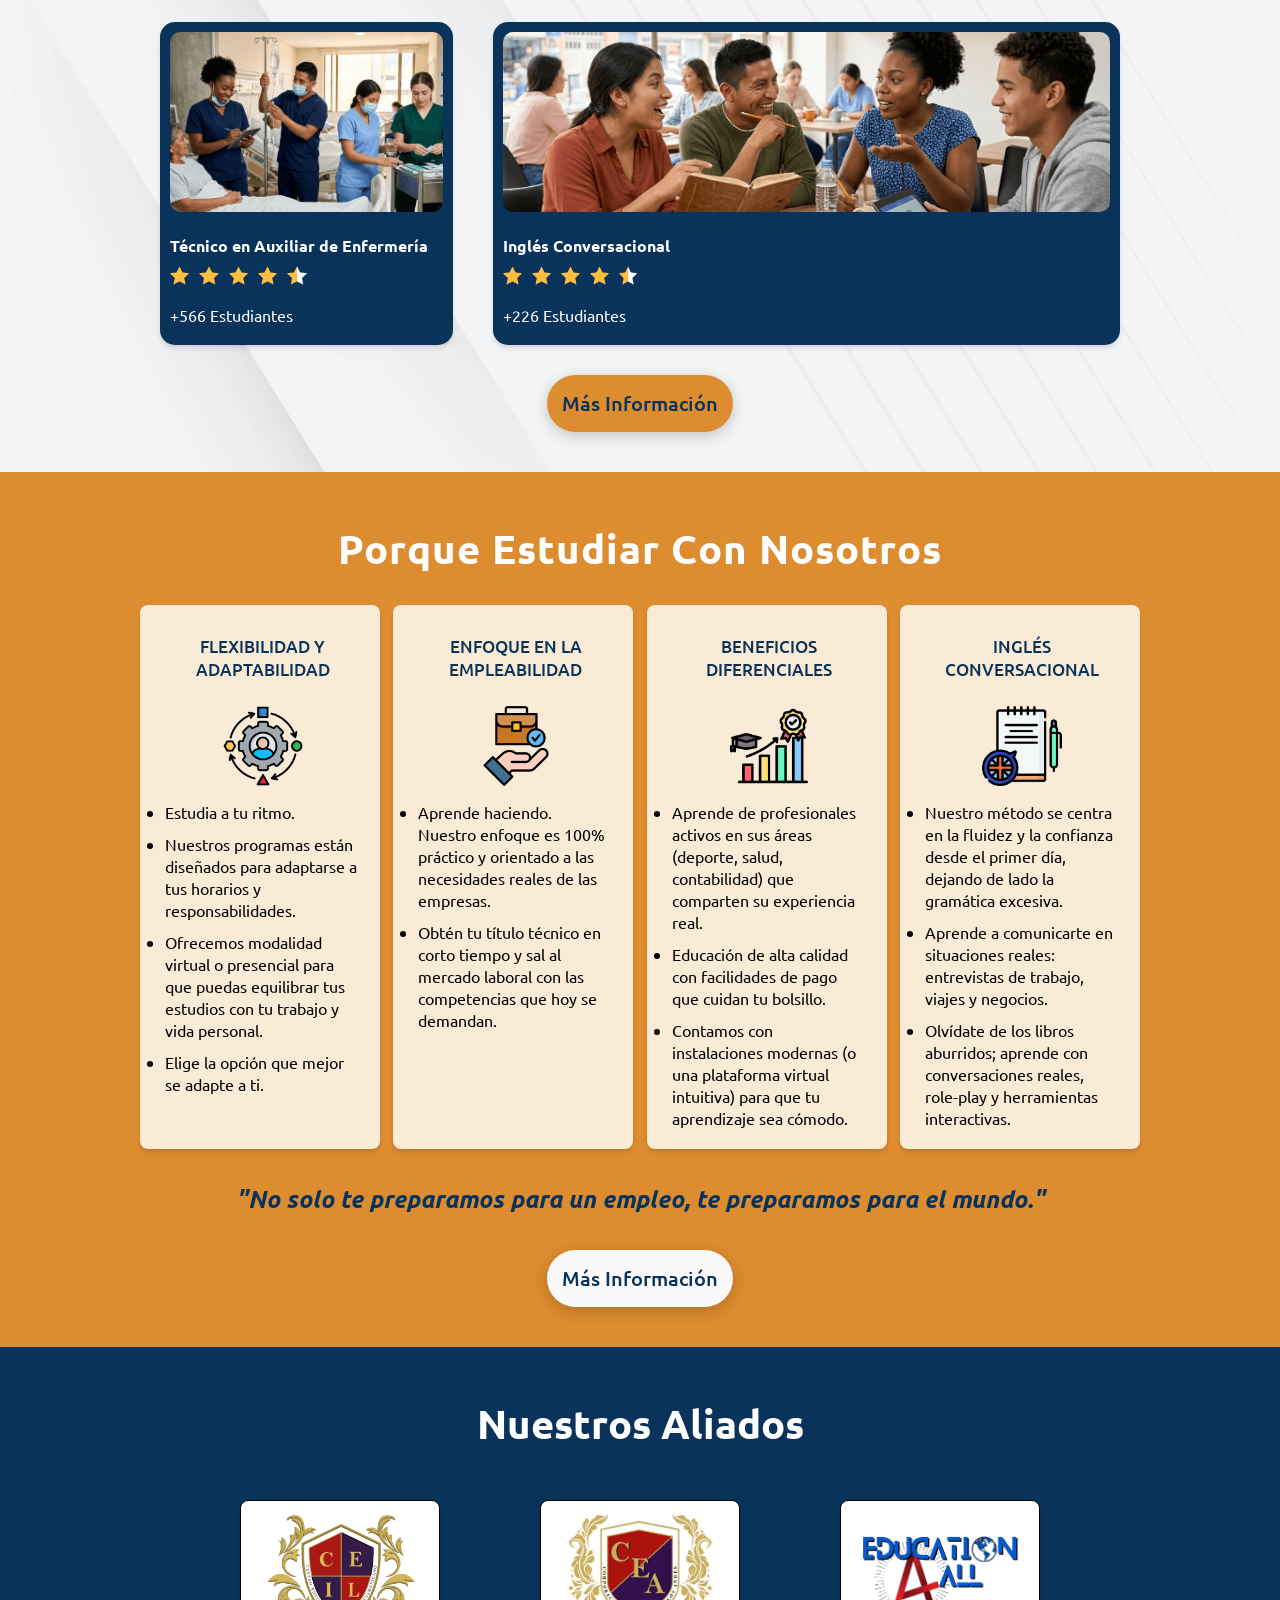
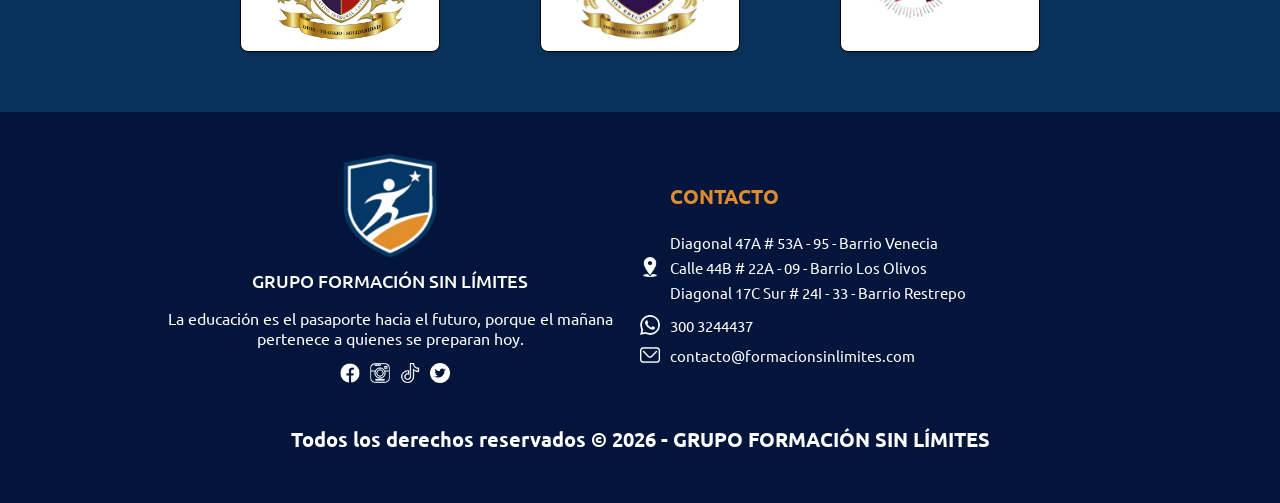
==== commit bfa6f53c: "Se crea hamburguer.js para separar el menu hamburguesa del slider de la pagina principal y se agrega" ====
--- a/index.html
+++ b/index.html
@@ -14,6 +14,7 @@
         href="https://fonts.googleapis.com/css2?family=Ubuntu:ital,wght@0,300;0,400;0,500;0,700;1,300;1,400;1,500;1,700&display=swap"
         rel="stylesheet">
     <script defer src="./js/slider.js"></script>
+    <script defer src="./js/hamburguer.js"></script>
     <script defer src="./js/counter.js"></script>
     <title>Grupo Formación Sin Límites</title>
 </head>
--- a/css/styles.css
+++ b/css/styles.css
@@ -200,13 +200,13 @@
     font-size: 2rem;
     padding: 10px 15px;
     cursor: pointer;
-    z-index: 10; /* Para que estén por encima de la imagen y el gradiente */
+    z-index: 10; 
     border-radius: 5px;
     transition: background 0.3s;
 }
 
 .arrow-btn:hover {
-    background-color: var(--primary); /* O el color que prefieras */
+    background-color: var(--primary); 
 }
 
 .prev {
@@ -215,11 +215,6 @@
 
 .next {
     right: 10px;
-}
-
-/* Asegura que el contenedor tenga posición relativa para las flechas */
-.slider-container {
-    position: relative;
 }
 
 .slider-container::after {
@@ -975,7 +970,7 @@
         padding: 1rem;
         box-shadow: var(--shadow-lg);
         background: var(--primary);
-        z-index: 10;
+        z-index: 100;
         transform: translateY(-10px);
         transition: all 0.4s ease-in-out;
     }
